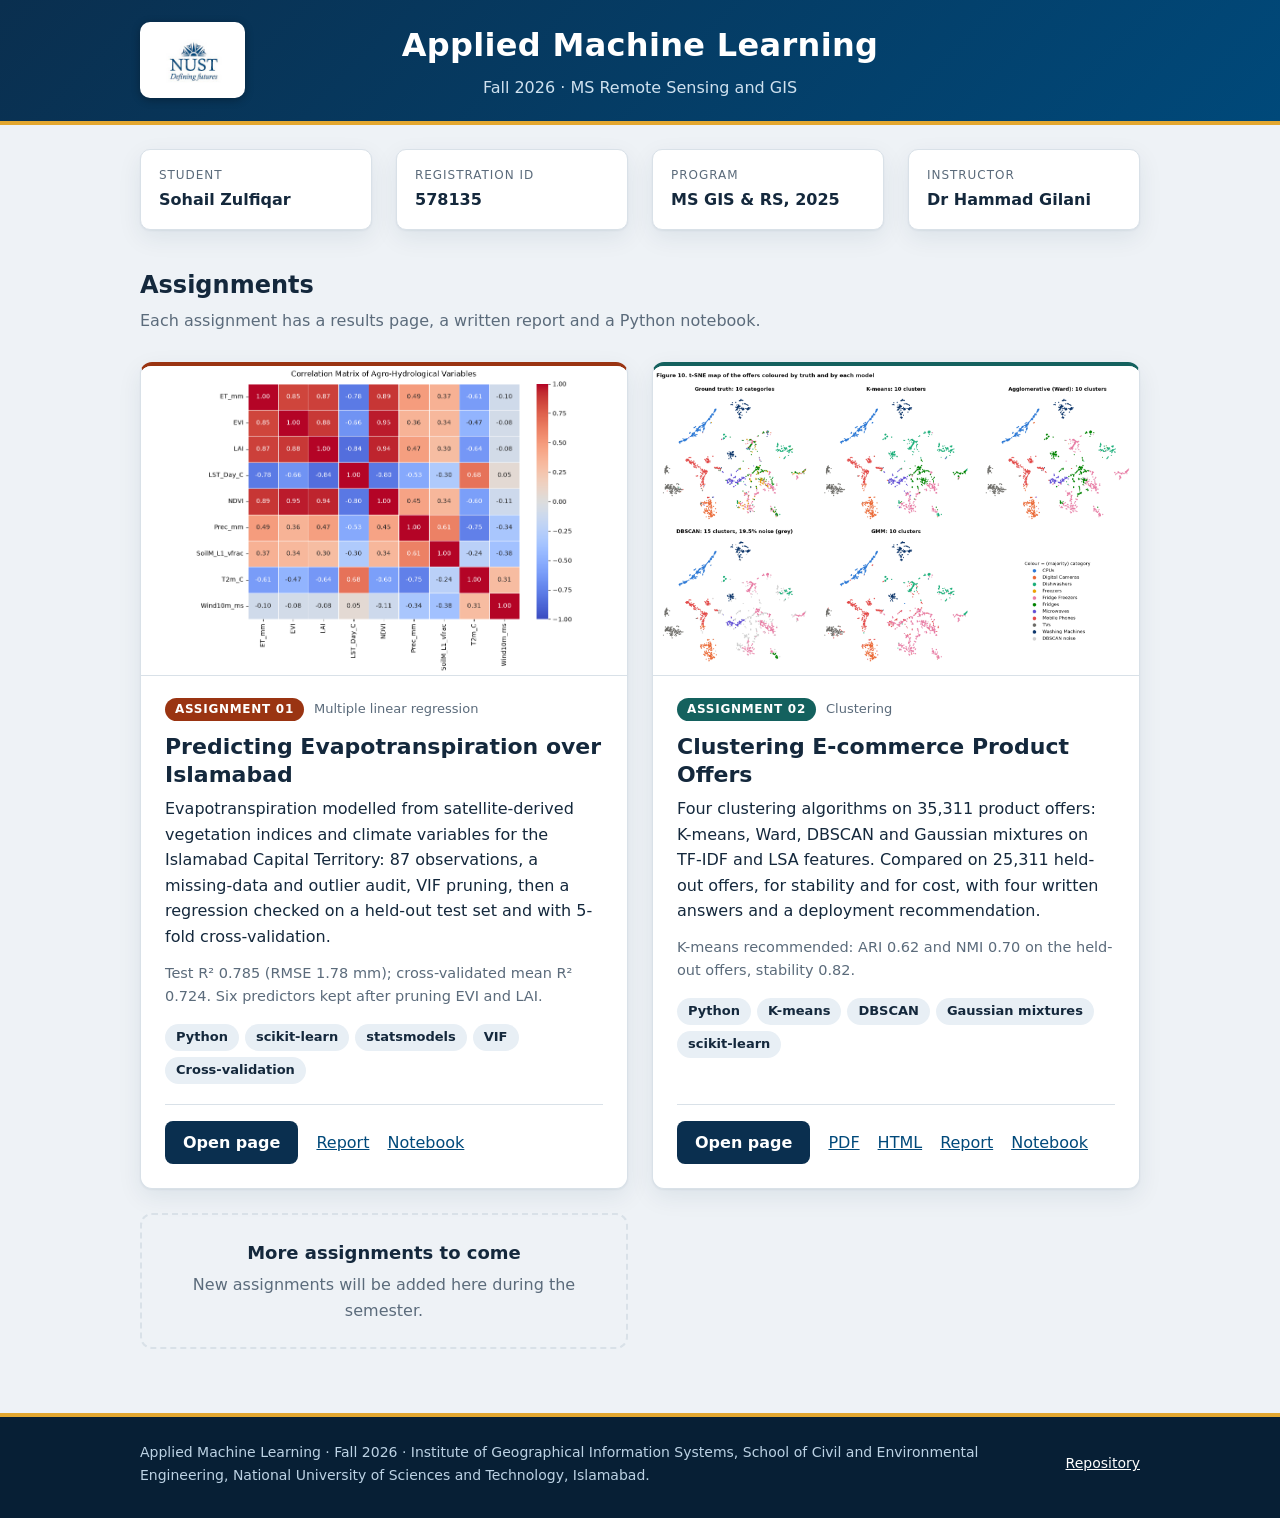
==== index.html @ c4024dcb "Assignment 2: clustering of product offers, report and results page" ====
<!DOCTYPE html>
<html lang="en">
<head>
   <meta charset="utf-8">
   <meta name="viewport" content="width=device-width, initial-scale=1">
   <title>Sohail Zulfiqar | Applied Machine Learning, Fall 2026</title>
   <meta name="description" content="Assignments for the Applied Machine Learning course, MS Remote Sensing and GIS, NUST IGIS: Python notebooks, scikit-learn and statsmodels.">
   <meta property="og:title" content="Applied Machine Learning, Fall 2026 | Sohail Zulfiqar">
   <meta property="og:description" content="Multiple linear regression on satellite and climate data to predict evapotranspiration over Islamabad.">
   <meta property="og:image" content="https://sohailzulfiqarrao.github.io/aml-ms25igis-578135/Assignments/Assignment%201/images/correlation-matrix.png">
   <link rel="icon" href="data:image/svg+xml,%3Csvg xmlns='http://www.w3.org/2000/svg' viewBox='0 0 32 32'%3E%3Crect width='32' height='32' rx='7' fill='%230a2f4f'/%3E%3Cpath d='M7 23l6-7 5 4 7-11' fill='none' stroke='%23e3a72f' stroke-width='3' stroke-linecap='round' stroke-linejoin='round'/%3E%3C/svg%3E">
   <link rel="stylesheet" href="assets/site.css">
</head>
<body>

<header class="masthead">
   <div class="wrap">
      <img class="logo" src="assets/nust-logo.jpg" alt="NUST logo: Defining futures">
      <div class="titles">
         <h1>Applied Machine Learning</h1>
         <p class="sub">Fall 2026 &middot; MS Remote Sensing and GIS</p>
      </div>
   </div>
</header>

<main>
   <section class="wrap profile" aria-label="Student">
      <dl>
         <div class="item"><dt>Student</dt><dd>Sohail Zulfiqar</dd></div>
         <div class="item"><dt>Registration ID</dt><dd>578135</dd></div>
         <div class="item"><dt>Program</dt><dd>MS GIS &amp; RS, 2025</dd></div>
         <div class="item"><dt>Instructor</dt><dd>Dr Hammad Gilani</dd></div>
      </dl>
   </section>

   <div class="wrap section-head">
      <h2 id="assignments-title">Assignments</h2>
      <p class="section-note">Each assignment has a results page, a written report and a Python notebook.</p>
   </div>

   <section class="wrap cards" aria-labelledby="assignments-title">

      <article class="card assignment1">
         <a class="thumb plot" href="Assignments/Assignment%201/" tabindex="-1" aria-hidden="true">
            <img src="Assignments/Assignment%201/images/correlation-matrix.png" width="854" height="690" loading="lazy" alt="">
         </a>
         <div class="body">
            <p class="meta"><span class="badge">Assignment 01</span> Multiple linear regression</p>
            <h3>Predicting Evapotranspiration over Islamabad</h3>
            <p>
               Evapotranspiration modelled from satellite-derived vegetation indices and climate variables for the
               Islamabad Capital Territory: 87 observations, a missing-data and outlier audit, VIF pruning, then a
               regression checked on a held-out test set and with 5-fold cross-validation.
            </p>
            <p class="extras">
               Test R&sup2; 0.785 (RMSE 1.78 mm); cross-validated mean R&sup2; 0.724. Six predictors kept after
               pruning EVI and LAI.
            </p>
            <ul class="tags" aria-label="Topics">
               <li>Python</li><li>scikit-learn</li><li>statsmodels</li><li>VIF</li><li>Cross-validation</li>
            </ul>
            <div class="actions">
               <a class="button" href="Assignments/Assignment%201/">Open page</a>
               <a href="https://github.com/sohailzulfiqarrao/aml-ms25igis-578135/blob/main/Assignments/Assignment%201/report.md">Report</a>
               <a href="https://github.com/sohailzulfiqarrao/aml-ms25igis-578135/blob/main/Assignments/Assignment%201/Islamabd_MLR_Assignment.ipynb">Notebook</a>
            </div>
         </div>
      </article>

      <article class="card assignment2">
         <a class="thumb plot" href="Assignments/Assignment%202/" tabindex="-1" aria-hidden="true">
            <img src="Assignments/Assignment%202/images/fig10_tsne.png" width="1490" height="920" loading="lazy" alt="">
         </a>
         <div class="body">
            <p class="meta"><span class="badge">Assignment 02</span> Clustering</p>
            <h3>Clustering E-commerce Product Offers</h3>
            <p>
               Four clustering algorithms on 35,311 product offers: K-means, Ward, DBSCAN and Gaussian mixtures on
               TF-IDF and LSA features. Compared on 25,311 held-out offers, for stability and for cost, with four
               written answers and a deployment recommendation.
            </p>
            <p class="extras">
               K-means recommended: ARI 0.62 and NMI 0.70 on the held-out offers, stability 0.82.
            </p>
            <ul class="tags" aria-label="Topics">
               <li>Python</li><li>K-means</li><li>DBSCAN</li><li>Gaussian mixtures</li><li>scikit-learn</li>
            </ul>
            <div class="actions">
               <a class="button" href="Assignments/Assignment%202/">Open page</a>
               <a href="Assignments/Assignment%202/Clustering_Report.pdf">PDF</a>
               <a href="Assignments/Assignment%202/Clustering_Assignment.html">HTML</a>
               <a href="https://github.com/sohailzulfiqarrao/aml-ms25igis-578135/blob/main/Assignments/Assignment%202/report.md">Report</a>
               <a href="https://github.com/sohailzulfiqarrao/aml-ms25igis-578135/blob/main/Assignments/Assignment%202/Clustering_Assignment.ipynb">Notebook</a>
            </div>
         </div>
      </article>

      <article class="card upcoming" aria-label="Upcoming assignment">
         <div>
            <strong>More assignments to come</strong>
            New assignments will be added here during the semester.
         </div>
      </article>

   </section>
</main>

<footer>
   <div class="wrap">
      <p>Applied Machine Learning &middot; Fall 2026 &middot; Institute of Geographical Information Systems, School of
         Civil and Environmental Engineering, National University of Sciences and Technology, Islamabad.</p>
      <p style="flex: 0 1 auto"><a href="https://github.com/sohailzulfiqarrao/aml-ms25igis-578135">Repository</a></p>
   </div>
</footer>

</body>
</html>
---- assets/site.css ----
:root {
   --bg: #eef2f6;
   --surface: #ffffff;
   --ink: #14283c;
   --muted: #5b6b7b;
   --line: #d9e1e8;
   --navy: #0a2f4f;
   --blue: #00497a;
   --gold: #e3a72f;
   --link: #00497a;
   --chip: #e8eff5;
   --accent: #9a3412;
   --btn-bg: #0a2f4f;
   --btn-ink: #ffffff;
   --code-bg: #0f2233;
   --shadow: 0 1px 2px rgba(10, 47, 79, .06), 0 8px 24px rgba(10, 47, 79, .08);
   --shadow-hover: 0 2px 4px rgba(10, 47, 79, .08), 0 14px 32px rgba(10, 47, 79, .16);
}

@media (prefers-color-scheme: dark) {
   :root {
      --bg: #0b1620;
      --surface: #12242f;
      --ink: #e8eef3;
      --muted: #9fb1c0;
      --line: #22394a;
      --link: #86c5ef;
      --chip: #1b3243;
      --accent: #f0a36a;
      --btn-bg: #e3a72f;
      --btn-ink: #0a2f4f;
      --code-bg: #08131d;
      --shadow: 0 1px 2px rgba(0, 0, 0, .3), 0 8px 24px rgba(0, 0, 0, .3);
      --shadow-hover: 0 2px 4px rgba(0, 0, 0, .4), 0 14px 32px rgba(0, 0, 0, .5);
   }
}

* { box-sizing: border-box; }

body {
   margin: 0;
   font-family: system-ui, -apple-system, "Segoe UI", Roboto, sans-serif;
   line-height: 1.6;
   color: var(--ink);
   background: var(--bg);
}

a { color: var(--link); }
a:focus-visible, .button:focus-visible {
   outline: 3px solid var(--gold);
   outline-offset: 3px;
   border-radius: 4px;
}

code { padding: 1px 6px; border-radius: 5px; background: var(--chip); font-size: .92em; }

.wrap { max-width: 1040px; margin: 0 auto; padding: 0 20px; }

/* ------------------------------------------------------------ masthead */
.masthead {
   color: #fff;
   background: linear-gradient(135deg, #0a2f4f 0%, #00497a 100%);
   border-bottom: 4px solid var(--gold);
}
.masthead .wrap {
   display: grid;
   grid-template-columns: 1fr auto 1fr;
   align-items: center;
   gap: 12px;
   padding-top: 20px;
   padding-bottom: 20px;
}
.logo {
   height: 64px;
   padding: 6px 12px;
   box-sizing: content-box;
   border-radius: 10px;
   background: #fff;
   box-shadow: 0 2px 8px rgba(0, 0, 0, .3);
}
.titles { text-align: center; }
h1 { margin: 0; font-size: clamp(24px, 4vw, 32px); font-weight: 700; letter-spacing: .01em; }
.sub { margin: 4px 0 0; color: #cfe1ef; }

/* ------------------------------------------------------------ profile and results strips */
.profile {
   display: grid;
   grid-template-columns: repeat(4, 1fr);
   gap: 16px 24px;
   margin: 24px auto 0;
}
.profile dl {
   display: contents;
}
.profile .item {
   padding: 16px 18px;
   background: var(--surface);
   border: 1px solid var(--line);
   border-radius: 10px;
   box-shadow: var(--shadow);
}
.profile dt {
   margin: 0 0 2px;
   font-size: 12px;
   letter-spacing: .08em;
   text-transform: uppercase;
   color: var(--muted);
}
.profile dd { margin: 0; font-weight: 600; }
.profile.results dd { font-size: 24px; line-height: 1.25; }
.profile.results dd small { display: block; margin-top: 2px; font-size: 13px; font-weight: 400; color: var(--muted); }

/* ------------------------------------------------------------ cards */
.section-head { padding-top: 36px; padding-bottom: 4px; }
h2 { margin: 0 0 4px; font-size: 24px; }
.section-note { margin: 0 0 24px; color: var(--muted); }

.cards {
   display: grid;
   grid-template-columns: repeat(auto-fill, minmax(min(100%, 440px), 1fr));
   gap: 24px;
   padding-bottom: 8px;
}
.card {
   display: flex;
   flex-direction: column;
   overflow: hidden;
   background: var(--surface);
   border: 1px solid var(--line);
   border-radius: 12px;
   box-shadow: var(--shadow);
   transition: transform .15s ease, box-shadow .15s ease;
}
.card:hover { transform: translateY(-3px); box-shadow: var(--shadow-hover); }

/* each assignment card takes the accent colour of its own page */
.card.assignment1 { --accent: #9a3412; border-top: 4px solid var(--accent); }
.card.assignment2 { --accent: #14615e; border-top: 4px solid var(--accent); }

.thumb { display: block; border-bottom: 1px solid var(--line); background: var(--chip); }
.thumb img { display: block; width: 100%; height: auto; aspect-ratio: 11 / 7; object-fit: cover; }
/* plots keep their whole frame instead of being cropped */
.thumb.plot { background: #fff; }
.thumb.plot img { object-fit: contain; }

.card .body { display: flex; flex-direction: column; flex: 1; padding: 22px 24px 24px; }
.meta {
   display: flex;
   align-items: center;
   gap: 10px;
   margin: 0 0 8px;
   font-size: 13px;
   color: var(--muted);
}
.badge {
   padding: 2px 10px;
   border-radius: 999px;
   background: var(--accent, var(--navy));
   color: #fff;
   font-size: 12px;
   font-weight: 700;
   letter-spacing: .06em;
   text-transform: uppercase;
}
h3 { margin: 0 0 8px; font-size: 22px; line-height: 1.25; }
.card p { margin: 0 0 12px; }
.card .extras { font-size: 14.5px; color: var(--muted); }

.tags { display: flex; flex-wrap: wrap; gap: 6px; margin: 4px 0 20px; padding: 0; list-style: none; }
.tags li {
   padding: 3px 11px;
   border-radius: 999px;
   background: var(--chip);
   font-size: 13px;
   font-weight: 600;
}

.actions {
   display: flex;
   flex-wrap: wrap;
   align-items: center;
   gap: 10px 18px;
   margin-top: auto;
   padding-top: 16px;
   border-top: 1px solid var(--line);
}
.button {
   display: inline-block;
   padding: 9px 18px;
   border-radius: 8px;
   background: var(--btn-bg);
   color: var(--btn-ink);
   font-weight: 700;
   text-decoration: none;
}
.button:hover { filter: brightness(1.12); }

.card.upcoming {
   align-items: center;
   justify-content: center;
   min-height: 120px;
   padding: 24px;
   background: transparent;
   border: 2px dashed var(--line);
   box-shadow: none;
   color: var(--muted);
   text-align: center;
}
.card.upcoming:hover { transform: none; box-shadow: none; }
.card.upcoming strong { display: block; margin-bottom: 4px; color: var(--ink); font-size: 18px; }

/* ------------------------------------------------------------ assignment page */
.crumb { margin: 20px auto 0; font-size: 14.5px; }
.prose p { margin: 0 0 12px; max-width: 76ch; }

.panel {
   margin: 0 0 20px;
   padding: 18px 22px;
   background: var(--surface);
   border: 1px solid var(--line);
   border-radius: 10px;
   box-shadow: var(--shadow);
}
.panel h3 { font-size: 17px; margin-bottom: 10px; }
.panel p:last-child, .panel ol:last-child, .panel ul:last-child { margin-bottom: 0; }

.steps { margin: 0; padding-left: 22px; }
.steps li { margin-bottom: 8px; }
.steps li::marker { font-weight: 700; color: var(--accent); }

.table-wrap { overflow-x: auto; }
table.data { width: 100%; border-collapse: collapse; font-size: 14.5px; }
table.data th, table.data td { padding: 8px 12px; text-align: left; border-bottom: 1px solid var(--line); white-space: nowrap; }
table.data th { font-size: 12px; letter-spacing: .06em; text-transform: uppercase; color: var(--muted); }
table.data td.num, table.data th.num { text-align: right; font-variant-numeric: tabular-nums; }
table.data tr:last-child td { border-bottom: 0; }
table.data.text th, table.data.text td { white-space: normal; }
table.data tr.key td { font-weight: 700; }

.equation {
   margin: 0;
   padding: 12px 14px;
   overflow-x: auto;
   border-radius: 8px;
   background: var(--code-bg);
   color: #d6e4f0;
   font: 13.5px/1.6 ui-monospace, "Cascadia Code", Consolas, Menlo, monospace;
}

.note { border-left: 4px solid var(--accent); }

/* ------------------------------------------------------------ figures */
.figures { display: grid; grid-template-columns: repeat(auto-fit, minmax(min(100%, 460px), 1fr)); gap: 24px; }
.figures figure {
   display: flex;
   flex-direction: column;
   margin: 0;
   overflow: hidden;
   background: var(--surface);
   border: 1px solid var(--line);
   border-radius: 12px;
   box-shadow: var(--shadow);
}
.figures figure.wide { grid-column: 1 / -1; }
.figures img { display: block; width: 100%; height: auto; background: #fff; }
.figures figcaption { flex: 1; padding: 14px 20px 16px; font-size: 14.5px; color: var(--muted); border-top: 1px solid var(--line); }
.figures figcaption strong { color: var(--ink); }

/* ------------------------------------------------------------ run the code */
.how {
   display: grid;
   grid-template-columns: repeat(auto-fit, minmax(min(100%, 290px), 1fr));
   gap: 20px;
}
.how .item {
   padding: 18px 20px;
   background: var(--surface);
   border: 1px solid var(--line);
   border-radius: 10px;
   box-shadow: var(--shadow);
}
.how h3 { font-size: 17px; margin-bottom: 6px; }
.how p { margin: 0 0 10px; font-size: 15px; }
.how p:last-child { margin-bottom: 0; }
.how pre {
   margin: 0;
   padding: 10px 12px;
   overflow-x: auto;
   border-radius: 8px;
   background: var(--code-bg);
   color: #d6e4f0;
   font: 13.5px/1.55 ui-monospace, "Cascadia Code", Consolas, Menlo, monospace;
}

/* ------------------------------------------------------------ footer */
footer {
   margin-top: 56px;
   padding: 24px 0 32px;
   color: #bcd2e4;
   background: #071f35;
   border-top: 4px solid var(--gold);
   font-size: 14px;
}
footer .wrap { display: flex; flex-wrap: wrap; align-items: center; gap: 12px 28px; }
footer p { margin: 0; flex: 1 1 360px; }
footer a { color: #fff; }

/* ------------------------------------------------------------ small screens */
@media (max-width: 860px) {
   .profile { grid-template-columns: repeat(2, 1fr); }
}
@media (max-width: 640px) {
   .masthead .wrap { grid-template-columns: 1fr; justify-items: center; }
   .logo { height: 48px; }
   .card .body { padding: 18px 18px 20px; }
   .profile.results dd { font-size: 21px; }
   .panel { padding: 16px 16px; }
}

/* an assignment page takes the accent colour of its landing card */
body.theme-teal { --accent: #14615e; }

@media (prefers-color-scheme: dark) {
   .badge { color: #06222b; }
   .card.assignment1 { --accent: #f0a36a; }
   .card.assignment2, body.theme-teal { --accent: #3fb3ab; }
}
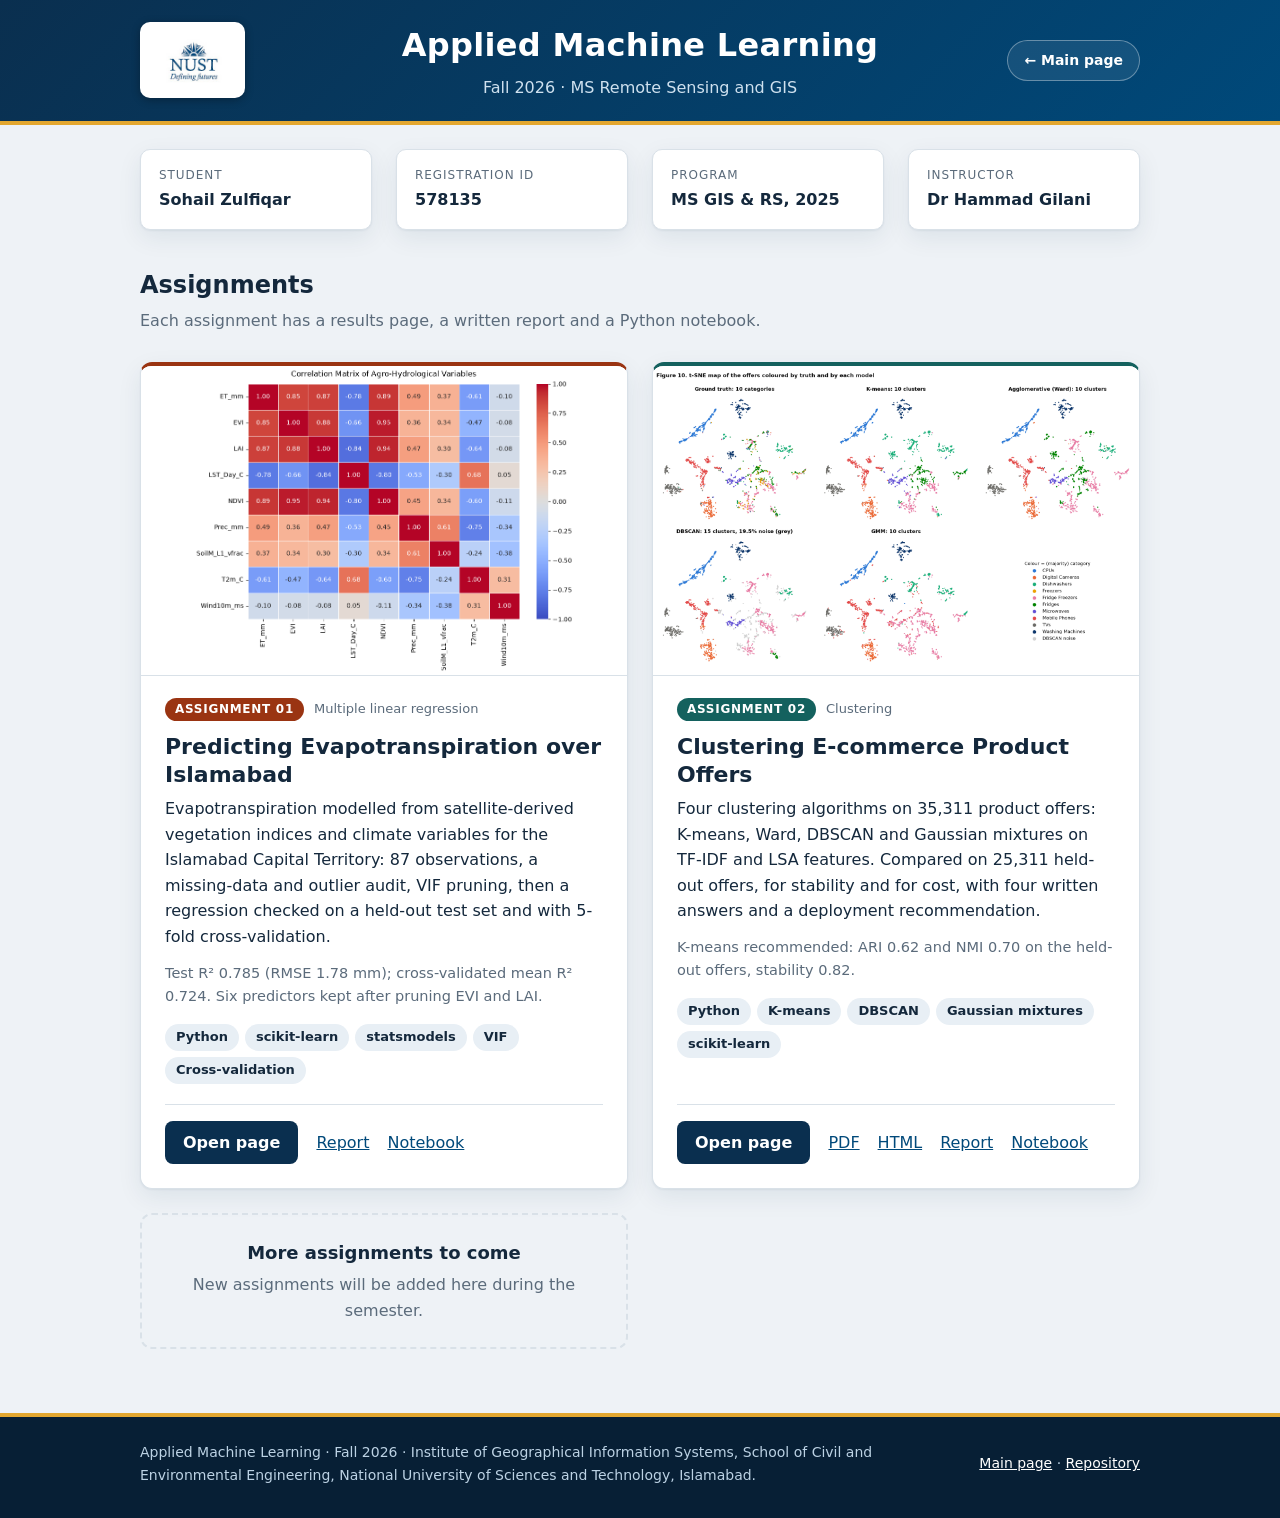
==== commit 5e6f82cc: "Hub: add a Main page link in the masthead and the footer" ====
--- a/index.html
+++ b/index.html
@@ -20,6 +20,7 @@
          <h1>Applied Machine Learning</h1>
          <p class="sub">Fall 2026 &middot; MS Remote Sensing and GIS</p>
       </div>
+      <a class="home-link" href="https://sohailzulfiqarrao.github.io/">&larr; Main page</a>
    </div>
 </header>
 
@@ -109,7 +110,8 @@
    <div class="wrap">
       <p>Applied Machine Learning &middot; Fall 2026 &middot; Institute of Geographical Information Systems, School of
          Civil and Environmental Engineering, National University of Sciences and Technology, Islamabad.</p>
-      <p style="flex: 0 1 auto"><a href="https://github.com/sohailzulfiqarrao/aml-ms25igis-578135">Repository</a></p>
+      <p style="flex: 0 1 auto"><a href="https://sohailzulfiqarrao.github.io/">Main page</a> &middot;
+         <a href="https://github.com/sohailzulfiqarrao/aml-ms25igis-578135">Repository</a></p>
    </div>
 </footer>
 
--- a/assets/site.css
+++ b/assets/site.css
@@ -78,6 +78,20 @@
    background: #fff;
    box-shadow: 0 2px 8px rgba(0, 0, 0, .3);
 }
+.home-link {
+   justify-self: end;
+   padding: 8px 16px;
+   border: 1px solid rgba(255, 255, 255, .35);
+   border-radius: 999px;
+   color: #fff;
+   text-decoration: none;
+   font-size: 14px;
+   font-weight: 600;
+   background: rgba(255, 255, 255, .08);
+   transition: background .2s, border-color .2s;
+}
+.home-link:hover { background: rgba(255, 255, 255, .18); border-color: rgba(255, 255, 255, .7); }
+.home-link:focus-visible { outline: 2px solid var(--gold); outline-offset: 2px; }
 .titles { text-align: center; }
 h1 { margin: 0; font-size: clamp(24px, 4vw, 32px); font-weight: 700; letter-spacing: .01em; }
 .sub { margin: 4px 0 0; color: #cfe1ef; }
@@ -311,6 +325,7 @@
 }
 @media (max-width: 640px) {
    .masthead .wrap { grid-template-columns: 1fr; justify-items: center; }
+   .home-link { justify-self: center; }
    .logo { height: 48px; }
    .card .body { padding: 18px 18px 20px; }
    .profile.results dd { font-size: 21px; }
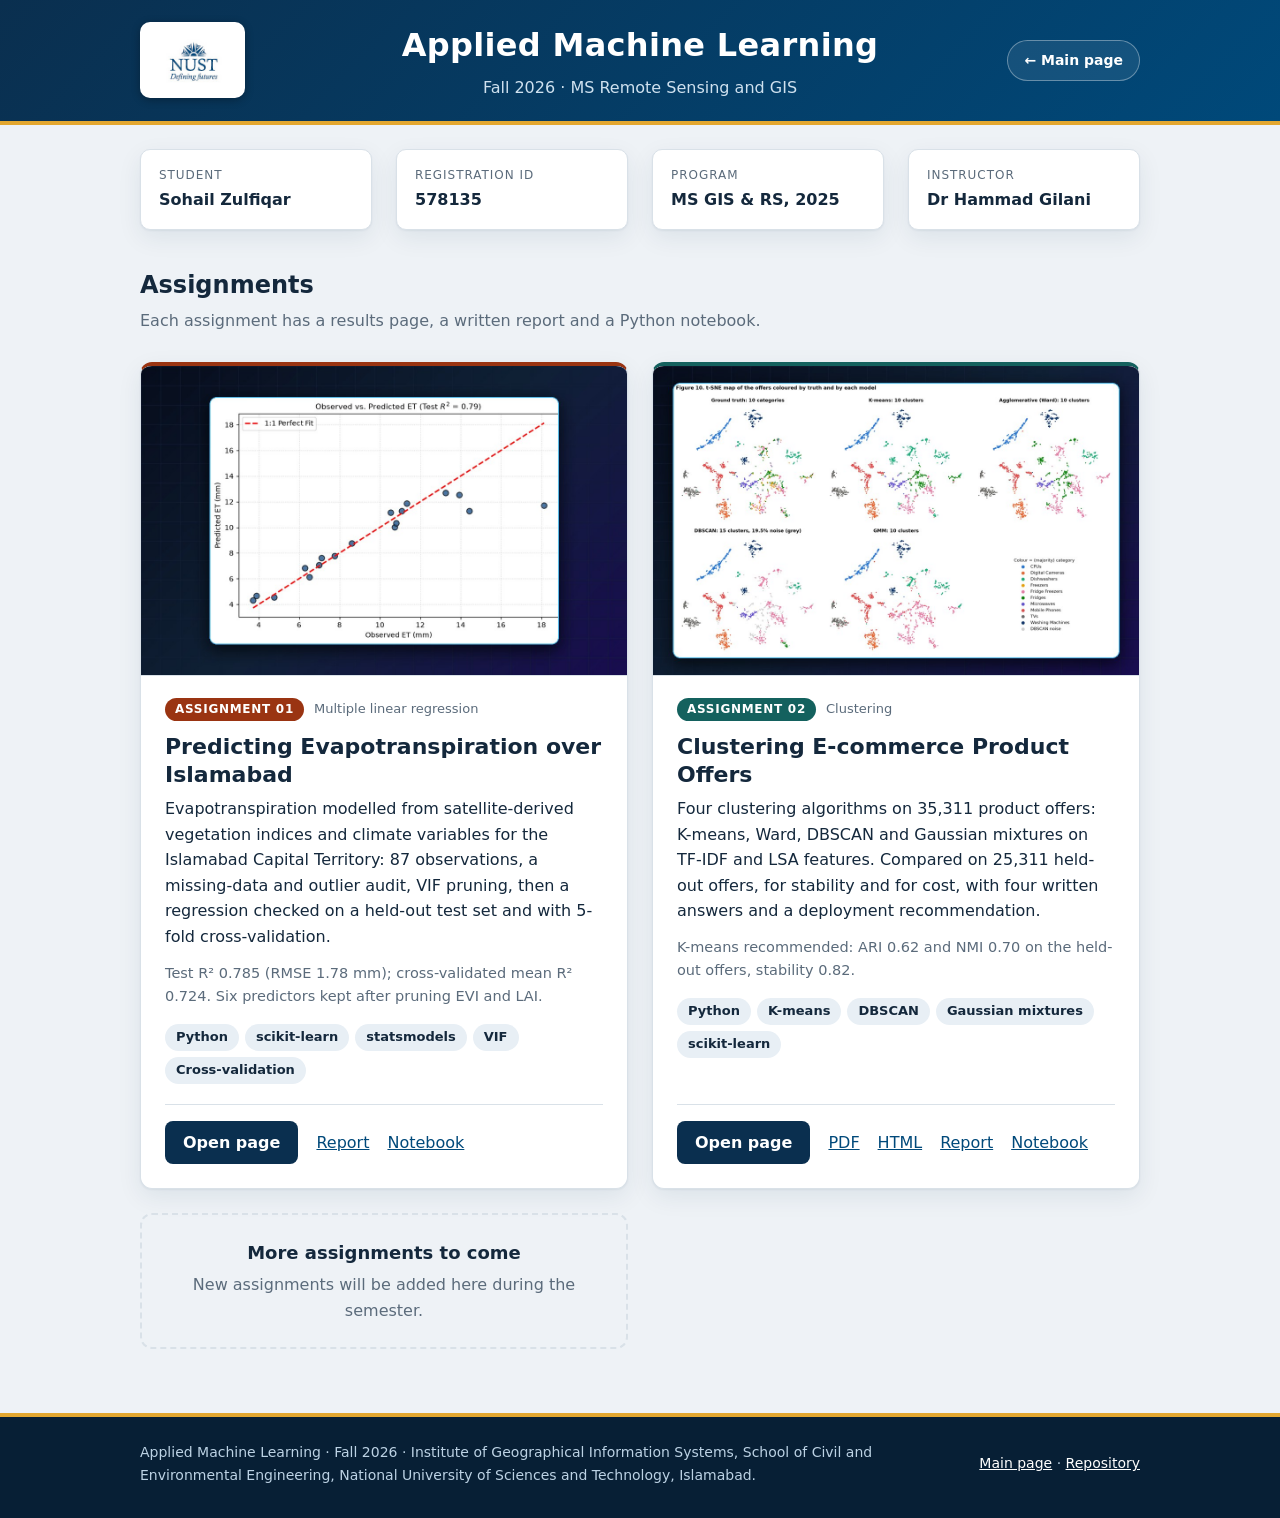
==== commit 62d25f32: "Hub: neural theme and dark thumbnails for the two assignment cards" ====
--- a/index.html
+++ b/index.html
@@ -8,10 +8,11 @@
    <meta property="og:title" content="Applied Machine Learning, Fall 2026 | Sohail Zulfiqar">
    <meta property="og:description" content="Multiple linear regression on satellite and climate data to predict evapotranspiration over Islamabad.">
    <meta property="og:image" content="https://sohailzulfiqarrao.github.io/aml-ms25igis-578135/Assignments/Assignment%201/images/correlation-matrix.png">
-   <link rel="icon" href="data:image/svg+xml,%3Csvg xmlns='http://www.w3.org/2000/svg' viewBox='0 0 32 32'%3E%3Crect width='32' height='32' rx='7' fill='%230a2f4f'/%3E%3Cpath d='M7 23l6-7 5 4 7-11' fill='none' stroke='%23e3a72f' stroke-width='3' stroke-linecap='round' stroke-linejoin='round'/%3E%3C/svg%3E">
    <link rel="stylesheet" href="assets/site.css">
+   <link rel="stylesheet" href="assets/neural.css">
+   <link rel="icon" type="image/svg+xml" href="assets/favicon.svg">
 </head>
-<body>
+<body class="neural">
 
 <header class="masthead">
    <div class="wrap">
@@ -43,7 +44,7 @@
 
       <article class="card assignment1">
          <a class="thumb plot" href="Assignments/Assignment%201/" tabindex="-1" aria-hidden="true">
-            <img src="Assignments/Assignment%201/images/correlation-matrix.png" width="854" height="690" loading="lazy" alt="">
+            <img src="assets/thumb-assignment-1.jpg" width="1100" height="700" loading="lazy" alt="">
          </a>
          <div class="body">
             <p class="meta"><span class="badge">Assignment 01</span> Multiple linear regression</p>
@@ -70,7 +71,7 @@
 
       <article class="card assignment2">
          <a class="thumb plot" href="Assignments/Assignment%202/" tabindex="-1" aria-hidden="true">
-            <img src="Assignments/Assignment%202/images/fig10_tsne.png" width="1490" height="920" loading="lazy" alt="">
+            <img src="assets/thumb-assignment-2.jpg" width="1100" height="700" loading="lazy" alt="">
          </a>
          <div class="body">
             <p class="meta"><span class="badge">Assignment 02</span> Clustering</p>
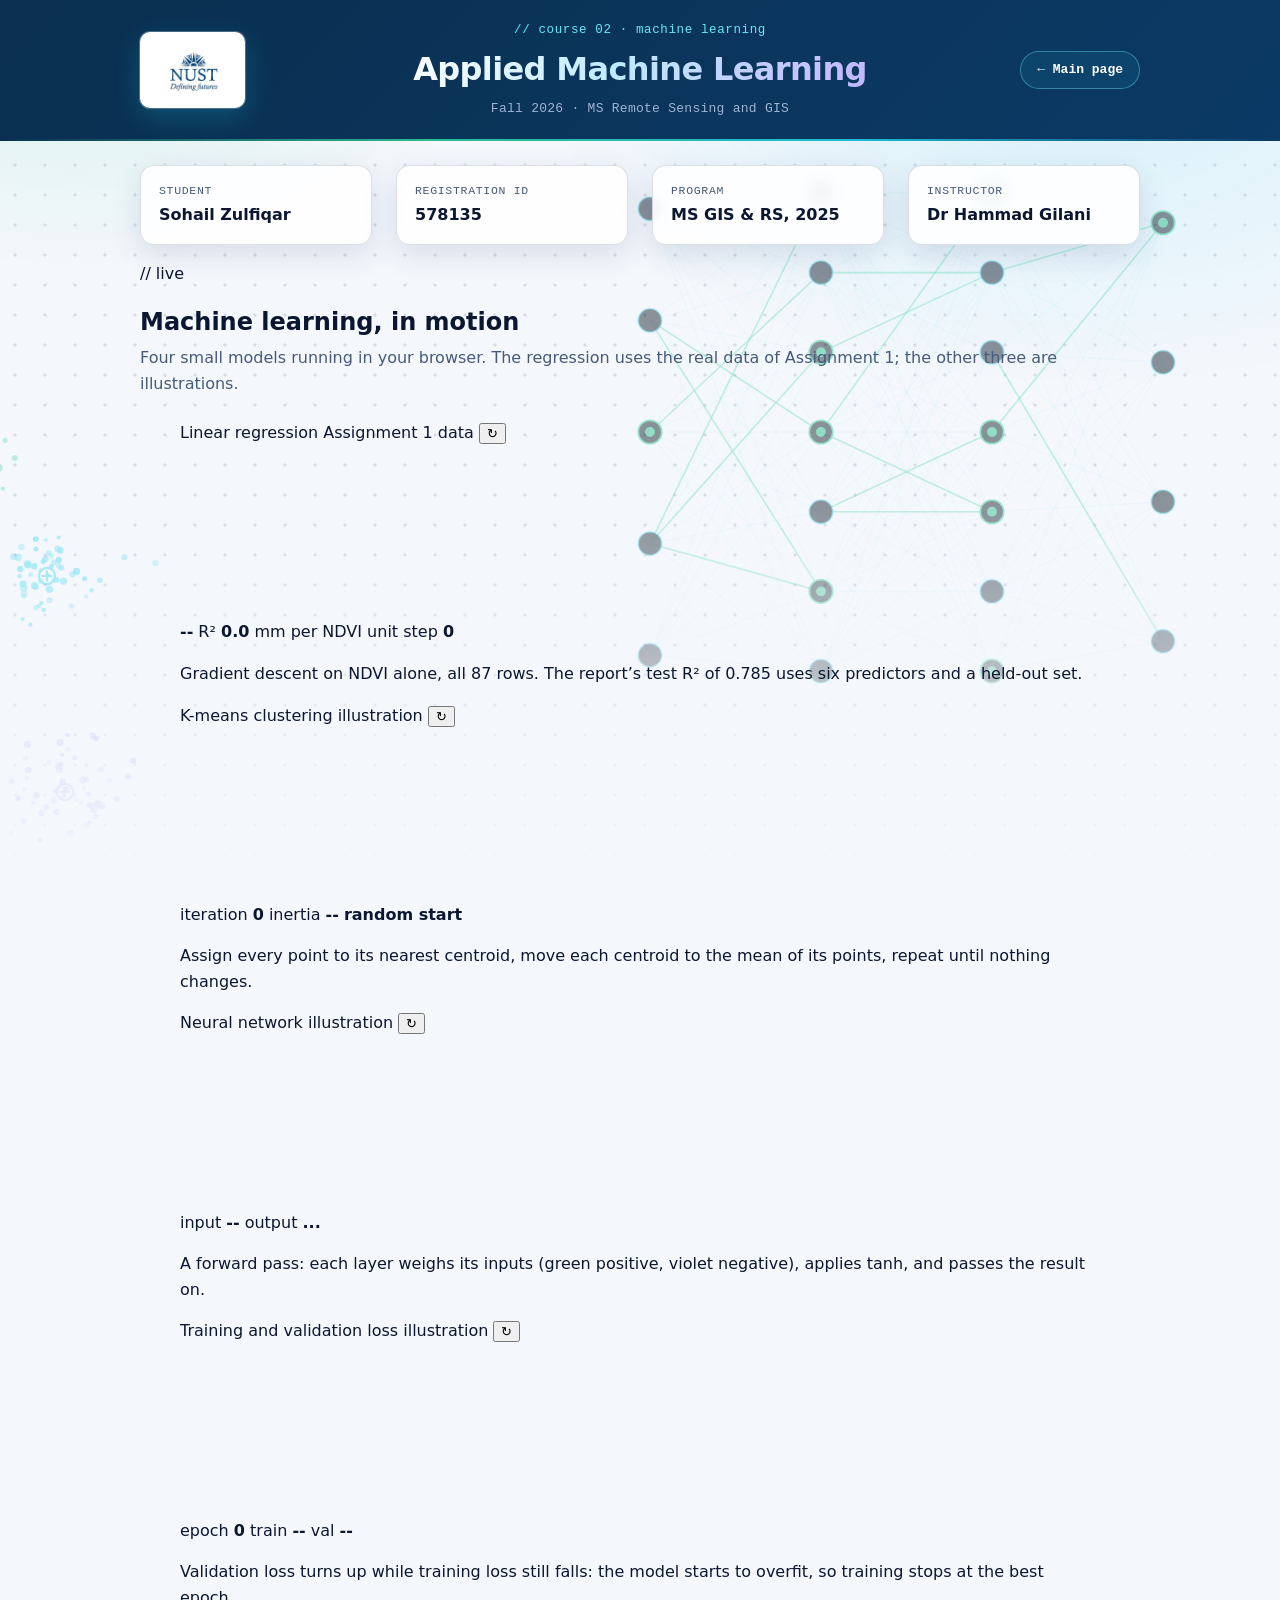
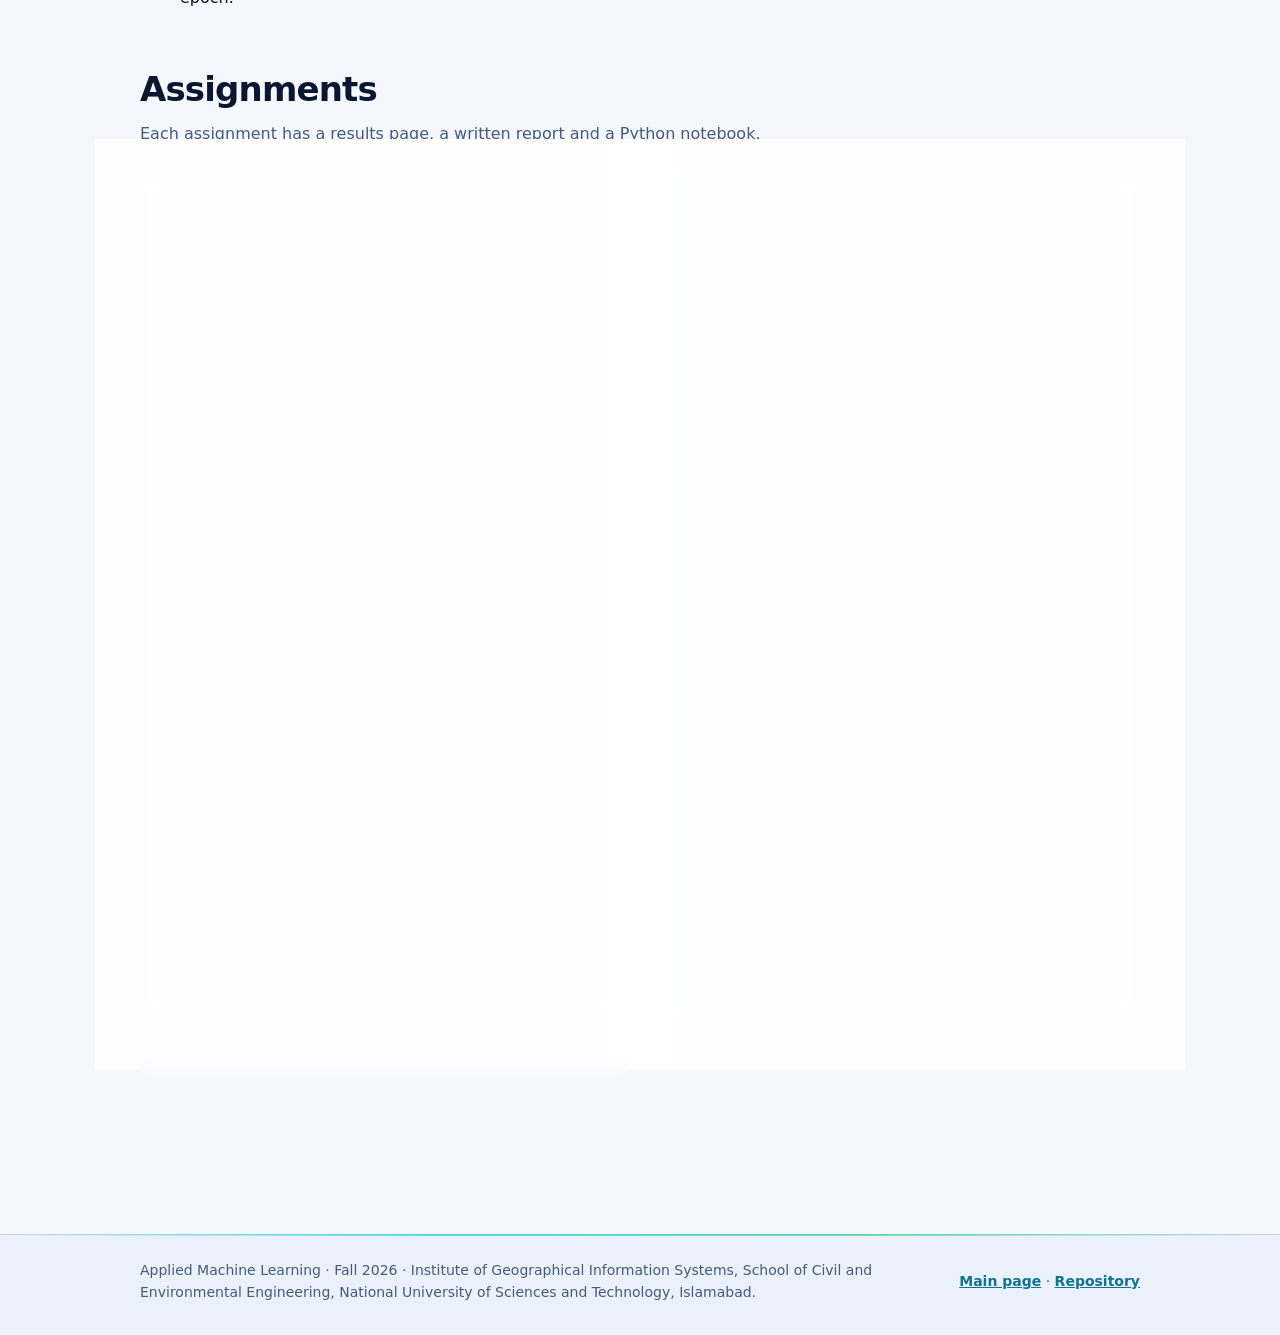
==== commit bb527a31: "Landing page: add the section Machine learning, in motion; document the new files" ====
--- a/index.html
+++ b/index.html
@@ -33,6 +33,76 @@
          <div class="item"><dt>Program</dt><dd>MS GIS &amp; RS, 2025</dd></div>
          <div class="item"><dt>Instructor</dt><dd>Dr Hammad Gilani</dd></div>
       </dl>
+   </section>
+
+   <section class="wrap viz-lab" aria-labelledby="viz-title">
+      <div class="viz-head">
+         <p class="viz-kicker">// live</p>
+         <h2 id="viz-title">Machine learning, in motion</h2>
+         <p class="section-note">Four small models running in your browser. The regression uses the real data of Assignment 1; the other three are illustrations.</p>
+      </div>
+      <div class="viz-grid">
+
+         <figure class="viz-card" data-viz="regression">
+            <figcaption class="viz-top">
+               <span class="viz-name">Linear regression</span>
+               <span class="viz-tag viz-real">Assignment 1 data</span>
+               <button class="viz-replay" type="button" aria-label="Replay the regression animation">&#8635;</button>
+            </figcaption>
+            <canvas role="img" aria-label="Animation: a line is fitted by gradient descent to 87 observations of NDVI against evapotranspiration"></canvas>
+            <p class="viz-stats">
+               <span><b data-s="r2">--</b> R&sup2;</span>
+               <span><b data-s="slope">0.0</b> mm per NDVI unit</span>
+               <span>step <b data-s="step">0</b></span>
+            </p>
+            <p class="viz-note">Gradient descent on NDVI alone, all 87 rows. The report&rsquo;s test R&sup2; of 0.785 uses six predictors and a held-out set.</p>
+         </figure>
+
+         <figure class="viz-card" data-viz="kmeans">
+            <figcaption class="viz-top">
+               <span class="viz-name">K-means clustering</span>
+               <span class="viz-tag">illustration</span>
+               <button class="viz-replay" type="button" aria-label="Replay the clustering animation">&#8635;</button>
+            </figcaption>
+            <canvas role="img" aria-label="Animation: three centroids move step by step until the points settle into three clusters"></canvas>
+            <p class="viz-stats">
+               <span>iteration <b data-s="iter">0</b></span>
+               <span>inertia <b data-s="inertia">--</b></span>
+               <span><b data-s="state">random start</b></span>
+            </p>
+            <p class="viz-note">Assign every point to its nearest centroid, move each centroid to the mean of its points, repeat until nothing changes.</p>
+         </figure>
+
+         <figure class="viz-card" data-viz="network">
+            <figcaption class="viz-top">
+               <span class="viz-name">Neural network</span>
+               <span class="viz-tag">illustration</span>
+               <button class="viz-replay" type="button" aria-label="Replay the neural network animation">&#8635;</button>
+            </figcaption>
+            <canvas role="img" aria-label="Animation: signals travel through a small neural network from three inputs to two outputs"></canvas>
+            <p class="viz-stats">
+               <span>input <b data-s="in">--</b></span>
+               <span>output <b data-s="out">...</b></span>
+            </p>
+            <p class="viz-note">A forward pass: each layer weighs its inputs (green positive, violet negative), applies tanh, and passes the result on.</p>
+         </figure>
+
+         <figure class="viz-card" data-viz="loss">
+            <figcaption class="viz-top">
+               <span class="viz-name">Training and validation loss</span>
+               <span class="viz-tag">illustration</span>
+               <button class="viz-replay" type="button" aria-label="Replay the training animation">&#8635;</button>
+            </figcaption>
+            <canvas role="img" aria-label="Animation: training loss keeps falling while validation loss turns upward, and early stopping marks the best epoch"></canvas>
+            <p class="viz-stats">
+               <span>epoch <b data-s="epoch">0</b></span>
+               <span>train <b data-s="train">--</b></span>
+               <span>val <b data-s="val">--</b></span>
+            </p>
+            <p class="viz-note">Validation loss turns up while training loss still falls: the model starts to overfit, so training stops at the best epoch.</p>
+         </figure>
+
+      </div>
    </section>
 
    <div class="wrap section-head">
@@ -116,5 +186,8 @@
    </div>
 </footer>
 
+<script src="assets/ml-data.js"></script>
+<script src="assets/ml-viz.js" defer></script>
+
 </body>
 </html>
--- a/assets/neural.css
+++ b/assets/neural.css
@@ -0,0 +1,174 @@
+/* Landing-page theme shared with the main page (sohailzulfiqarrao.github.io): dark "neural graph" look by default,
+   a light variant when the system asks for one. It is loaded only by the landing page, after site.css, and every rule
+   is scoped to body.neural, so no other page of this site is affected. */
+body.neural {
+   --g1: #34d399;
+   --g2: #22d3ee;
+   --bg: #050912;
+   --surface: rgba(13, 24, 48, .74);
+   --ink: #e8eefb;
+   --muted: #a3b3cc;
+   --line: rgba(148, 163, 184, .2);
+   --link: #67e8f9;
+   --chip: rgba(24, 40, 76, .75);
+   --btn-bg: linear-gradient(120deg, var(--g1), var(--g2));
+   --btn-ink: #04101e;
+   --shadow: 0 10px 34px rgba(2, 6, 18, .5);
+   --shadow-hover: 0 18px 50px rgba(2, 6, 18, .6), 0 0 0 1px rgba(34, 211, 238, .28), 0 12px 40px rgba(52, 211, 153, .2);
+   --mono: "JetBrains Mono", "Cascadia Code", ui-monospace, SFMono-Regular, Menlo, Consolas, monospace;
+   color-scheme: dark;
+   background: var(--bg);
+   -webkit-font-smoothing: antialiased;
+}
+
+@media (prefers-color-scheme: light) {
+   body.neural {
+      --bg: #f4f7fc;
+      --surface: rgba(255, 255, 255, .88);
+      --ink: #0b1630;
+      --muted: #475a7a;
+      --line: rgba(15, 30, 66, .14);
+      --link: #0e7490;
+      --chip: #eaf0fa;
+      --btn-ink: #04101e;
+      --shadow: 0 10px 30px rgba(20, 40, 90, .12);
+      --shadow-hover: 0 16px 40px rgba(20, 40, 90, .2), 0 0 0 1px rgba(8, 145, 178, .3);
+      color-scheme: light;
+   }
+}
+
+/* the glow and the faint grid behind everything */
+body.neural::before {
+   content: "";
+   position: fixed;
+   inset: 0;
+   z-index: -1;
+   pointer-events: none;
+   background:
+      radial-gradient(900px 520px at 85% 8%, rgba(34, 211, 238, .16), transparent 62%),
+      radial-gradient(700px 440px at 6% 0%, rgba(52, 211, 153, .14), transparent 62%),
+      linear-gradient(var(--line) 1px, transparent 1px) 0 0 / 56px 56px,
+      linear-gradient(90deg, var(--line) 1px, transparent 1px) 0 0 / 56px 56px;
+   -webkit-mask-image: linear-gradient(180deg, #000 0%, #000 55%, transparent 100%);
+   mask-image: linear-gradient(180deg, #000 0%, #000 55%, transparent 100%);
+   opacity: .75;
+}
+
+body.neural a:focus-visible, body.neural .button:focus-visible { outline-color: var(--g1); }
+
+/* ---------- header ---------- */
+body.neural .masthead {
+   background: linear-gradient(135deg, rgba(10, 47, 79, .72), rgba(7, 12, 28, .6));
+   -webkit-backdrop-filter: blur(10px);
+   backdrop-filter: blur(10px);
+   border-bottom: 1px solid var(--line);
+   position: relative;
+}
+@media (prefers-color-scheme: light) {
+   /* a solid navy header keeps the white title readable on the light page */
+   body.neural .masthead { background: linear-gradient(135deg, #0a2f4f, #0b3a66); }
+}
+body.neural .masthead::after {
+   content: "";
+   position: absolute;
+   left: 0;
+   right: 0;
+   bottom: -1px;
+   height: 2px;
+   background: linear-gradient(90deg, transparent, var(--g1), var(--g2), transparent);
+   opacity: .85;
+}
+body.neural .logo { box-shadow: 0 0 0 1px rgba(255, 255, 255, .25), 0 8px 26px rgba(34, 211, 238, .22); }
+body.neural .titles::before {
+   content: "// course 02";
+   display: block;
+   margin-bottom: 4px;
+   font-family: var(--mono);
+   font-size: 12.5px;
+   letter-spacing: .05em;
+   color: #67e8f9;
+}
+body.neural h1 {
+   letter-spacing: -.02em;
+   background: linear-gradient(120deg, #ffffff 0%, #bfeaff 45%, #c4b5fd 100%);
+   -webkit-background-clip: text;
+   background-clip: text;
+   color: transparent;
+}
+body.neural .sub { font-family: var(--mono); font-size: 13px; letter-spacing: .02em; color: #9fb4d4; }
+body.neural .home-link { color: #fff; font-family: var(--mono); font-size: 13px; border-color: rgba(103, 232, 249, .4); background: rgba(34, 211, 238, .08); }
+body.neural .home-link:hover { background: rgba(34, 211, 238, .2); border-color: rgba(103, 232, 249, .8); }
+
+/* ---------- profile strip ---------- */
+body.neural .profile .item {
+   background: var(--surface);
+   border-color: var(--line);
+   border-radius: 14px;
+   -webkit-backdrop-filter: blur(8px);
+   backdrop-filter: blur(8px);
+}
+body.neural .profile dt { font-family: var(--mono); font-size: 11.5px; letter-spacing: .06em; color: var(--muted); }
+
+/* ---------- section heading ---------- */
+body.neural .section-head h2 { font-size: clamp(26px, 3.4vw, 34px); letter-spacing: -.025em; }
+
+/* ---------- cards ---------- */
+body.neural .card {
+   border-radius: 20px;
+   border-color: var(--line);
+   -webkit-backdrop-filter: blur(8px);
+   backdrop-filter: blur(8px);
+   transition: transform .3s, border-color .3s, box-shadow .3s;
+}
+body.neural .card:hover { transform: translateY(-5px); border-color: rgba(34, 211, 238, .45); }
+body.neural .thumb { background: #0a1426; overflow: hidden; }
+body.neural .thumb.plot { background: #0a1426; }
+body.neural .thumb img { transition: transform .6s cubic-bezier(.2, .7, .2, 1); }
+body.neural .card:hover .thumb img { transform: scale(1.04); }
+body.neural .meta { font-family: var(--mono); font-size: 12px; }
+body.neural .badge { color: #04101e; background: linear-gradient(120deg, var(--g1), var(--g2)); letter-spacing: .05em; }
+body.neural h3 { letter-spacing: -.015em; }
+body.neural .tags li { border: 1px solid var(--line); background: var(--chip); font-weight: 500; font-size: 12.5px; color: var(--muted); }
+body.neural .actions { border-top-color: var(--line); }
+body.neural .actions a:not(.button) { font-weight: 650; text-underline-offset: 4px; }
+body.neural .button { border-radius: 12px; box-shadow: 0 8px 24px rgba(139, 92, 246, .28); transition: transform .2s, box-shadow .2s, filter .2s; }
+body.neural .button:hover { filter: none; transform: translateY(-2px); box-shadow: 0 12px 32px rgba(139, 92, 246, .45); }
+body.neural .card.upcoming { border: 2px dashed rgba(139, 92, 246, .5); background: transparent; }
+body.neural .card.upcoming strong { font-family: var(--mono); font-size: 15px; color: var(--link); }
+
+/* ---------- footer ---------- */
+body.neural footer { background: rgba(5, 9, 18, .78); border-top: 1px solid var(--line); color: var(--muted); position: relative; }
+body.neural footer::before { content: ""; position: absolute; left: 0; right: 0; top: -1px; height: 2px; background: linear-gradient(90deg, transparent, var(--g2), var(--g1), transparent); opacity: .7; }
+body.neural footer a { color: var(--link); font-weight: 600; }
+@media (prefers-color-scheme: light) {
+   body.neural footer { background: rgba(234, 240, 250, .9); }
+}
+
+@media (prefers-reduced-motion: reduce) {
+   body.neural *, body.neural *::before, body.neural *::after { transition-duration: .01ms !important; }
+}
+
+/* ================= Machine learning: a neural network, clusters and a loss curve on a dot matrix ================= */
+body.neural::before {
+   background:
+      radial-gradient(900px 520px at 85% 8%, rgba(34, 211, 238, .14), transparent 62%),
+      radial-gradient(700px 440px at 6% 0%, rgba(52, 211, 153, .16), transparent 62%),
+      radial-gradient(circle, var(--line) 1.3px, transparent 1.8px) 0 0 / 30px 30px;
+   opacity: .9;
+}
+body.neural::after {
+   content: "";
+   position: fixed;
+   inset: 0;
+   z-index: -1;
+   pointer-events: none;
+   background: url("motif.svg") right top / cover no-repeat;
+   opacity: .85;
+   -webkit-mask-image: linear-gradient(180deg, #000 0%, #000 55%, transparent 100%);
+   mask-image: linear-gradient(180deg, #000 0%, #000 55%, transparent 100%);
+}
+@media (prefers-color-scheme: light) { body.neural::after { opacity: .5; } }
+body.neural .titles::before { content: "// course 02 \00b7  machine learning"; }
+body.neural .badge { box-shadow: 0 0 16px rgba(52, 211, 153, .35); }
+body.neural .meta { color: #6ee7b7; }
+@media (prefers-color-scheme: light) { body.neural .meta { color: #047857; } }
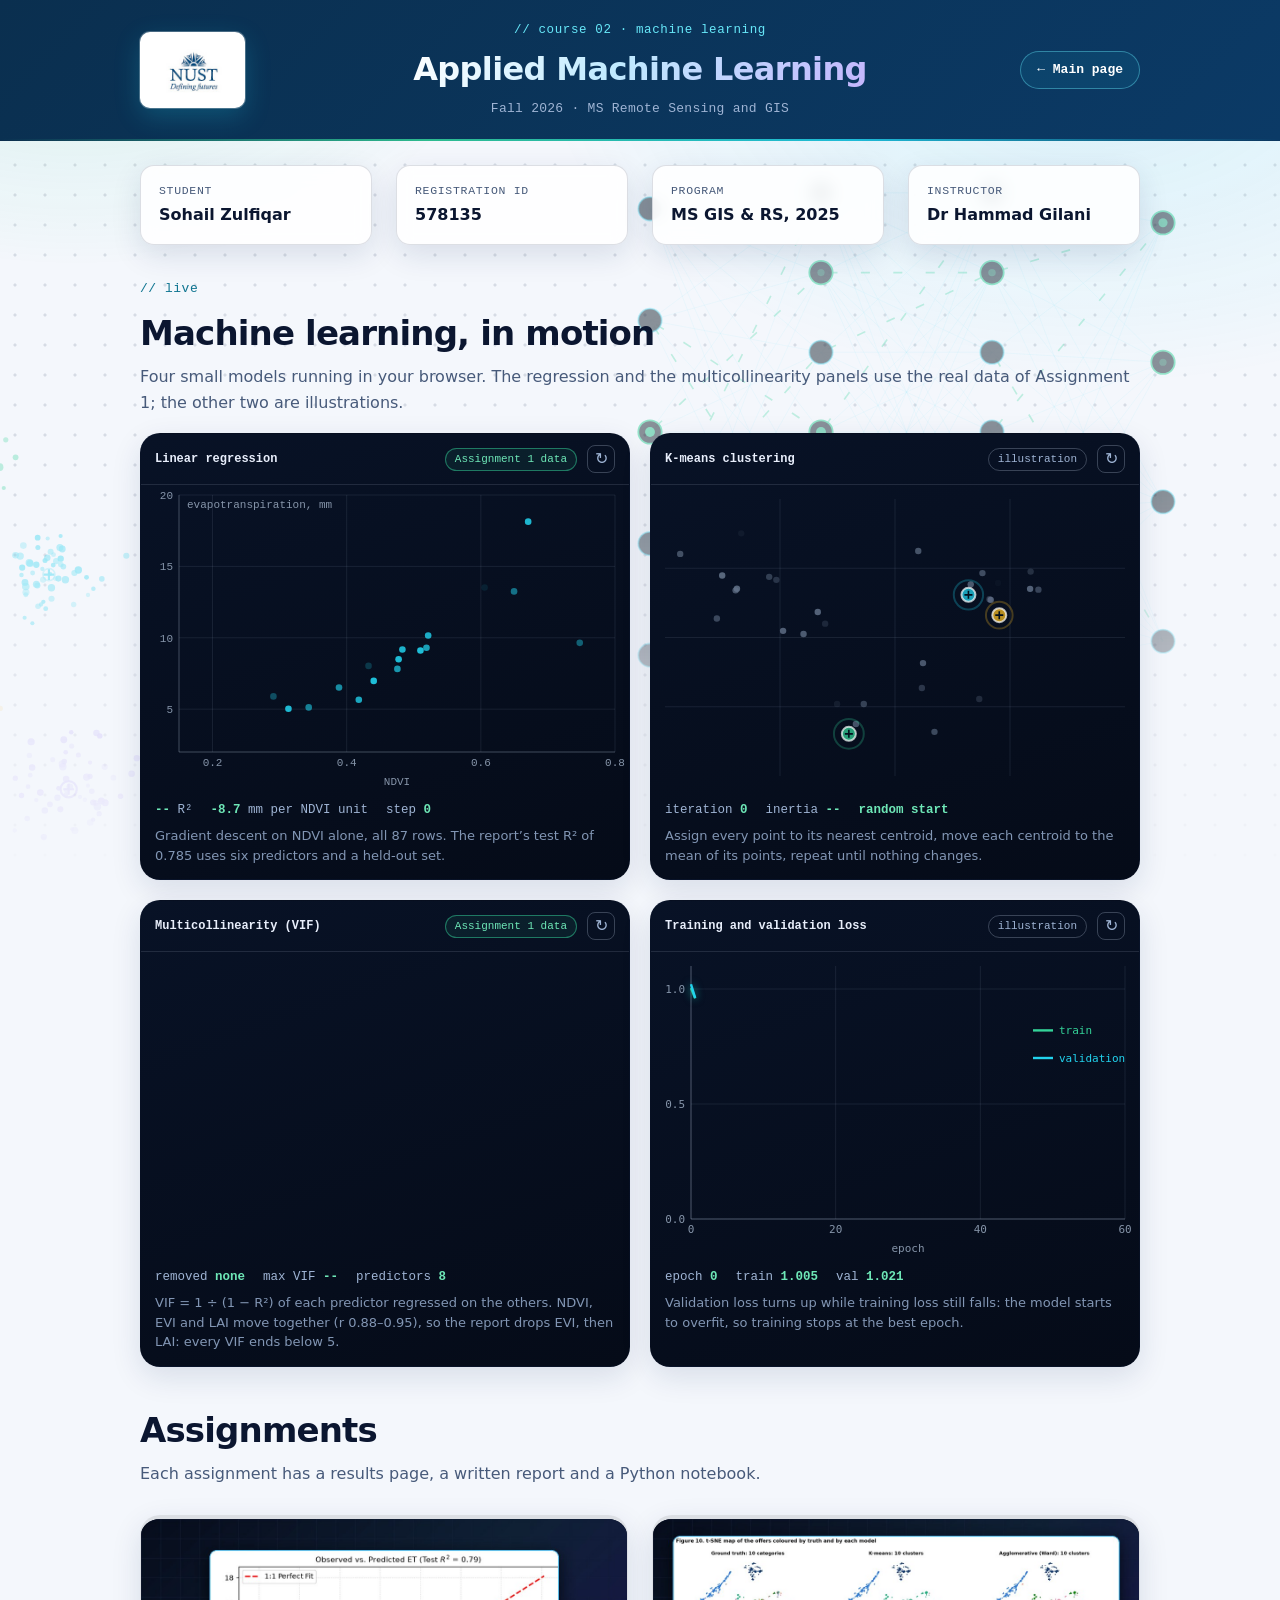
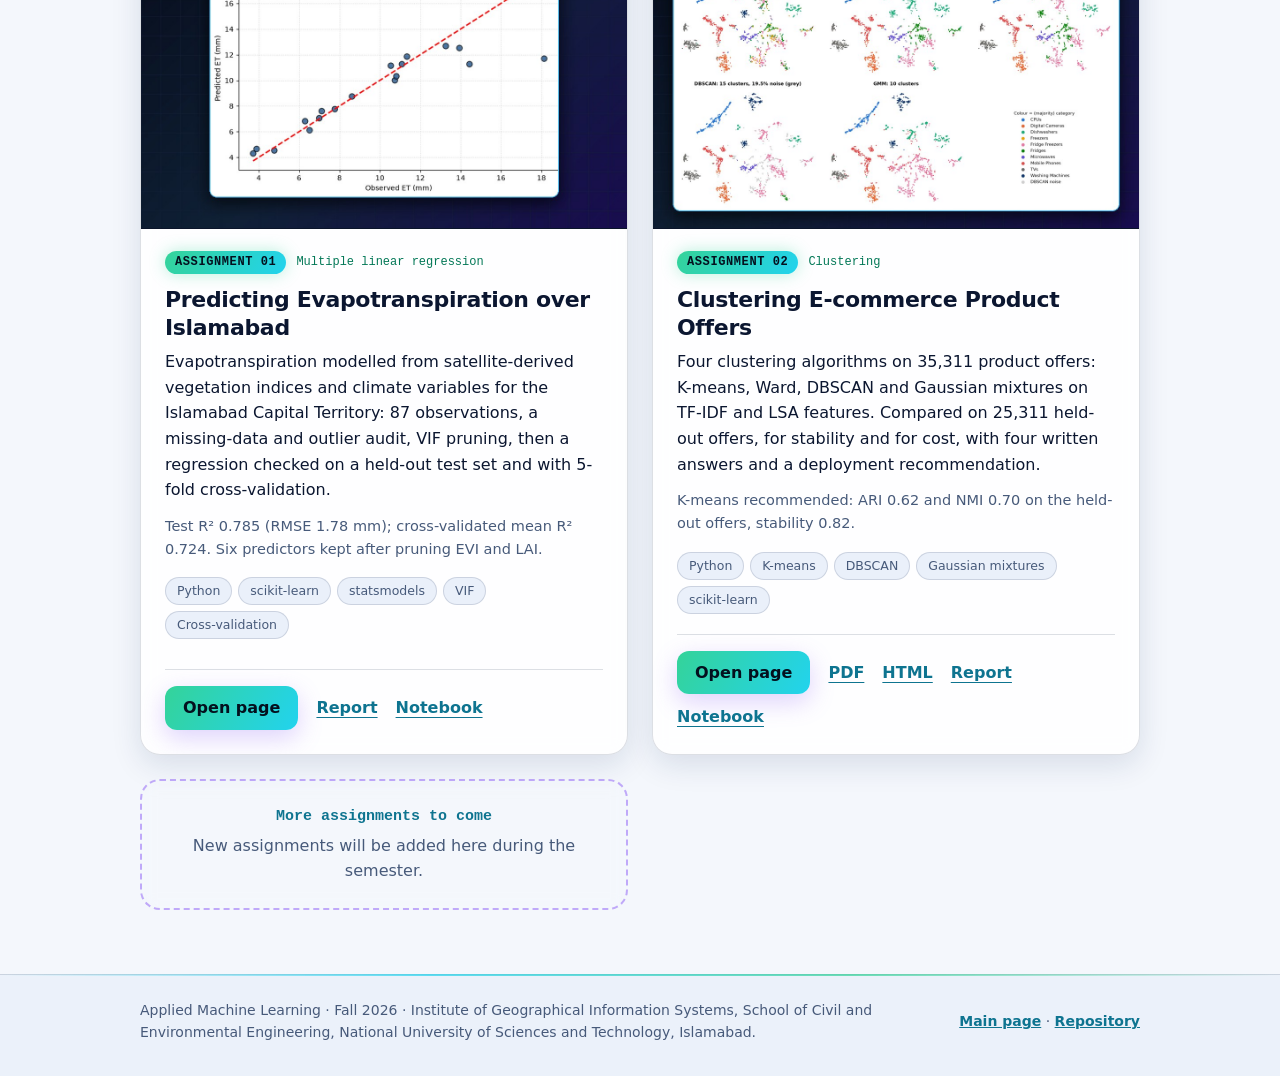
==== commit d08eeb50: "Landing page: use the multicollinearity panel in place of the neural network one; update the README" ====
--- a/index.html
+++ b/index.html
@@ -39,7 +39,7 @@
       <div class="viz-head">
          <p class="viz-kicker">// live</p>
          <h2 id="viz-title">Machine learning, in motion</h2>
-         <p class="section-note">Four small models running in your browser. The regression uses the real data of Assignment 1; the other three are illustrations.</p>
+         <p class="section-note">Four small models running in your browser. The regression and the multicollinearity panels use the real data of Assignment 1; the other two are illustrations.</p>
       </div>
       <div class="viz-grid">
 
@@ -73,18 +73,19 @@
             <p class="viz-note">Assign every point to its nearest centroid, move each centroid to the mean of its points, repeat until nothing changes.</p>
          </figure>
 
-         <figure class="viz-card" data-viz="network">
+         <figure class="viz-card" data-viz="collinearity">
             <figcaption class="viz-top">
-               <span class="viz-name">Neural network</span>
-               <span class="viz-tag">illustration</span>
-               <button class="viz-replay" type="button" aria-label="Replay the neural network animation">&#8635;</button>
+               <span class="viz-name">Multicollinearity (VIF)</span>
+               <span class="viz-tag viz-real">Assignment 1 data</span>
+               <button class="viz-replay" type="button" aria-label="Replay the multicollinearity animation">&#8635;</button>
             </figcaption>
-            <canvas role="img" aria-label="Animation: signals travel through a small neural network from three inputs to two outputs"></canvas>
+            <canvas role="img" aria-label="Animation: a correlation matrix of eight predictors shows NDVI, EVI and LAI moving together and their variance inflation factors are high; removing EVI and then LAI brings every VIF below 5"></canvas>
             <p class="viz-stats">
-               <span>input <b data-s="in">--</b></span>
-               <span>output <b data-s="out">...</b></span>
+               <span>removed <b data-s="removed">none</b></span>
+               <span>max VIF <b data-s="maxvif">--</b></span>
+               <span>predictors <b data-s="n">8</b></span>
             </p>
-            <p class="viz-note">A forward pass: each layer weighs its inputs (green positive, violet negative), applies tanh, and passes the result on.</p>
+            <p class="viz-note">VIF = 1 &divide; (1 &minus; R&sup2;) of each predictor regressed on the others. NDVI, EVI and LAI move together (r 0.88&ndash;0.95), so the report drops EVI, then LAI: every VIF ends below 5.</p>
          </figure>
 
          <figure class="viz-card" data-viz="loss">
--- a/assets/neural.css
+++ b/assets/neural.css
@@ -172,3 +172,30 @@
 body.neural .badge { box-shadow: 0 0 16px rgba(52, 211, 153, .35); }
 body.neural .meta { color: #6ee7b7; }
 @media (prefers-color-scheme: light) { body.neural .meta { color: #047857; } }
+
+/* ---- animated visualisations (the section "Machine learning, in motion") ---- */
+body.neural .viz-lab { margin-top: 34px; }
+body.neural .viz-head { margin-bottom: 18px; }
+body.neural .viz-kicker { margin: 0 0 6px; font-family: var(--mono); font-size: 13px; letter-spacing: .04em; color: var(--link); }
+body.neural .viz-head h2 { margin: 0 0 4px; font-size: clamp(26px, 3.4vw, 34px); letter-spacing: -.025em; }
+body.neural .viz-head .section-note { margin: 0; }
+body.neural .viz-grid { display: grid; grid-template-columns: repeat(2, minmax(0, 1fr)); gap: 20px; }
+body.neural .viz-card { margin: 0; display: flex; flex-direction: column; overflow: hidden; color: #e8eefb; border: 1px solid var(--line); border-radius: 20px; background: linear-gradient(160deg, #081226, #050b18); box-shadow: var(--shadow); transition: border-color .3s, box-shadow .3s; }
+body.neural .viz-card:hover { border-color: rgba(52, 211, 153, .5); box-shadow: var(--shadow), 0 0 40px rgba(52, 211, 153, .12); }
+body.neural .viz-top { display: flex; align-items: center; gap: 10px; padding: 11px 14px; border-bottom: 1px solid rgba(148, 163, 184, .18); font-family: var(--mono); font-size: 12px; }
+body.neural .viz-name { flex: 1; font-weight: 600; color: #e8eefb; }
+body.neural .viz-tag { padding: 2px 9px; border: 1px solid rgba(148, 163, 184, .35); border-radius: 999px; color: #9fb4d4; font-size: 11px; white-space: nowrap; }
+body.neural .viz-real { border-color: rgba(52, 211, 153, .5); color: #6ee7b7; background: rgba(52, 211, 153, .08); }
+body.neural .viz-replay { width: 28px; height: 28px; padding: 0; border: 1px solid rgba(148, 163, 184, .35); border-radius: 8px; background: transparent; color: #9fb4d4; font-size: 16px; line-height: 1; cursor: pointer; transition: color .2s, border-color .2s, background .2s; }
+body.neural .viz-replay:hover { color: #fff; border-color: rgba(103, 232, 249, .7); background: rgba(34, 211, 238, .12); }
+body.neural .viz-replay:focus-visible { outline: 2px solid var(--g1); outline-offset: 2px; }
+body.neural .viz-card canvas { display: block; width: 100%; aspect-ratio: 16 / 10; }
+body.neural .viz-stats { display: flex; flex-wrap: wrap; gap: 4px 18px; margin: 0; padding: 10px 14px 4px; font-family: var(--mono); font-size: 12.5px; color: #9fb4d4; }
+body.neural .viz-stats span { white-space: nowrap; }
+body.neural .viz-stats b { color: #6ee7b7; font-weight: 700; font-variant-numeric: tabular-nums; }
+body.neural .viz-note { margin: 0; padding: 2px 14px 14px; font-size: 13px; line-height: 1.5; color: #8296b4; }
+@media (max-width: 760px) { body.neural .viz-grid { grid-template-columns: 1fr; } }
+@media (prefers-reduced-motion: reduce) {
+   body.neural .viz-replay { display: none; }
+   body.neural::after { background-image: url("motif-static.svg"); }
+}
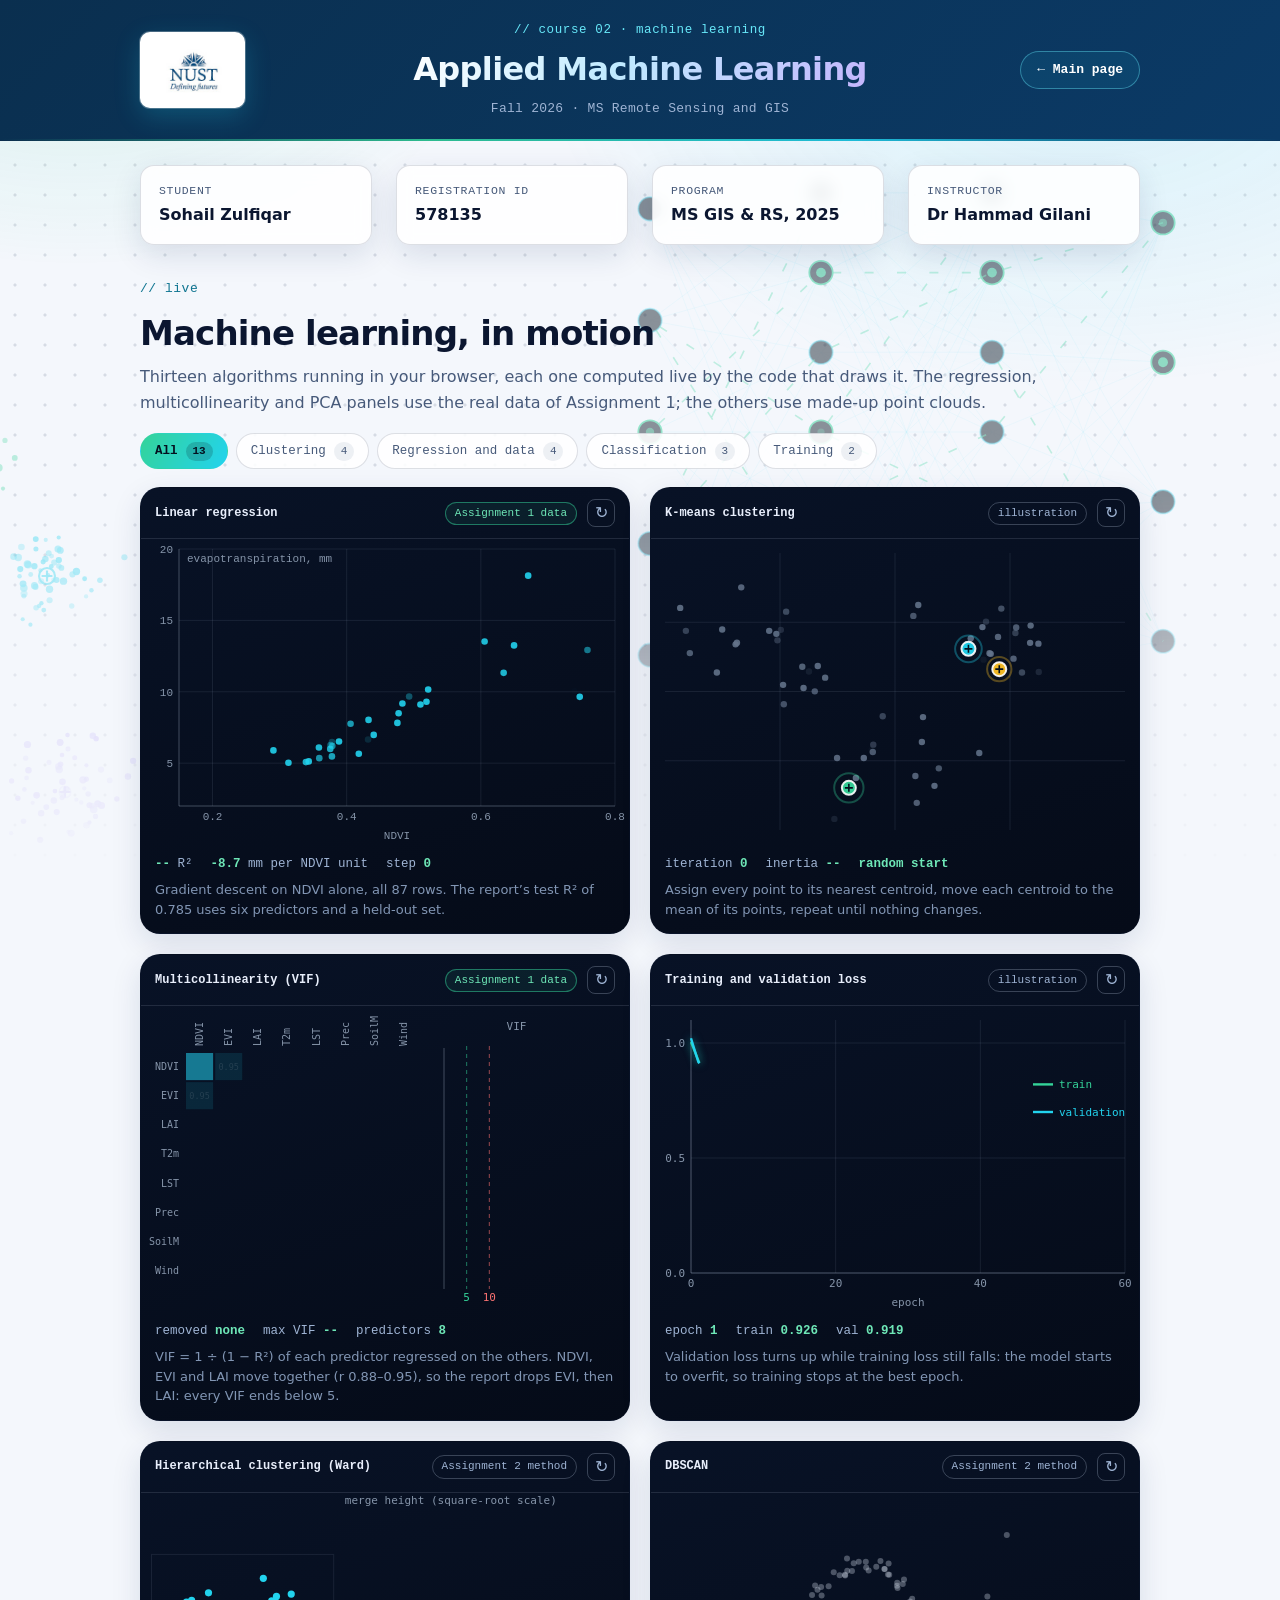
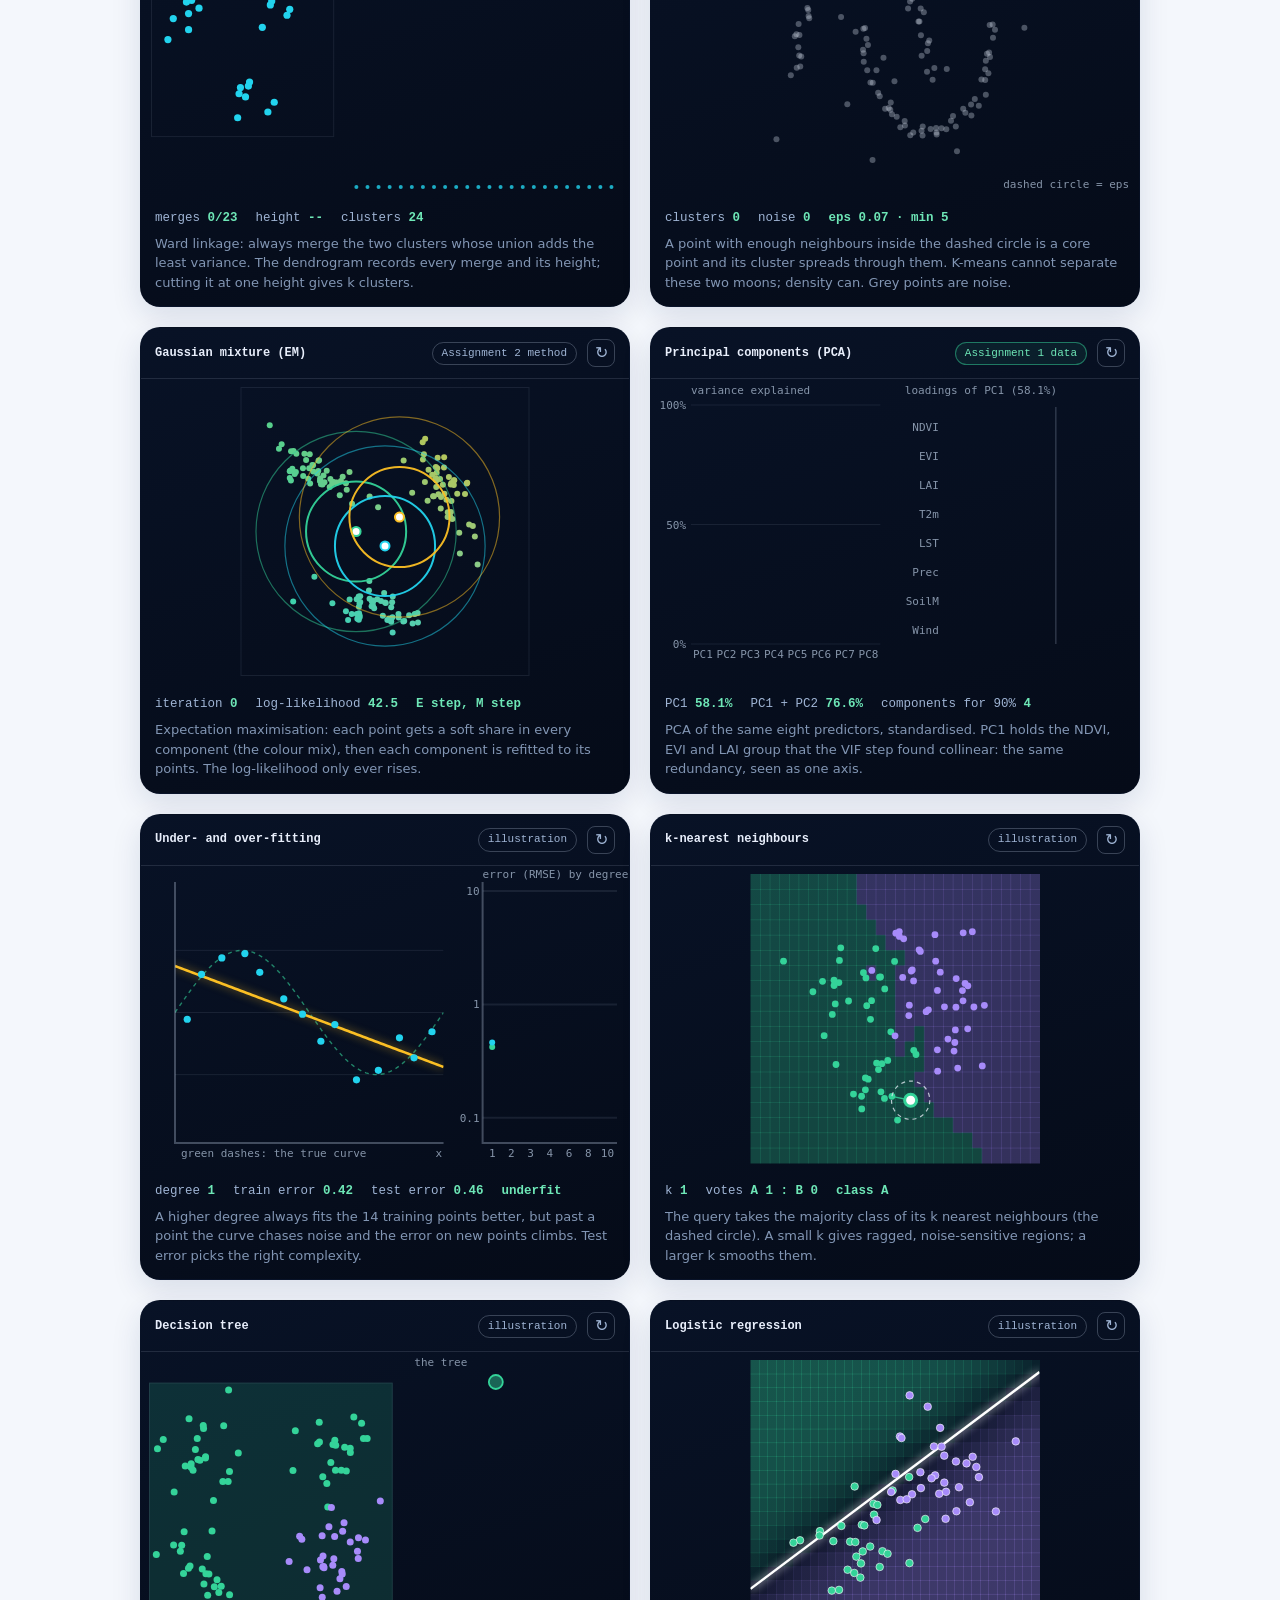
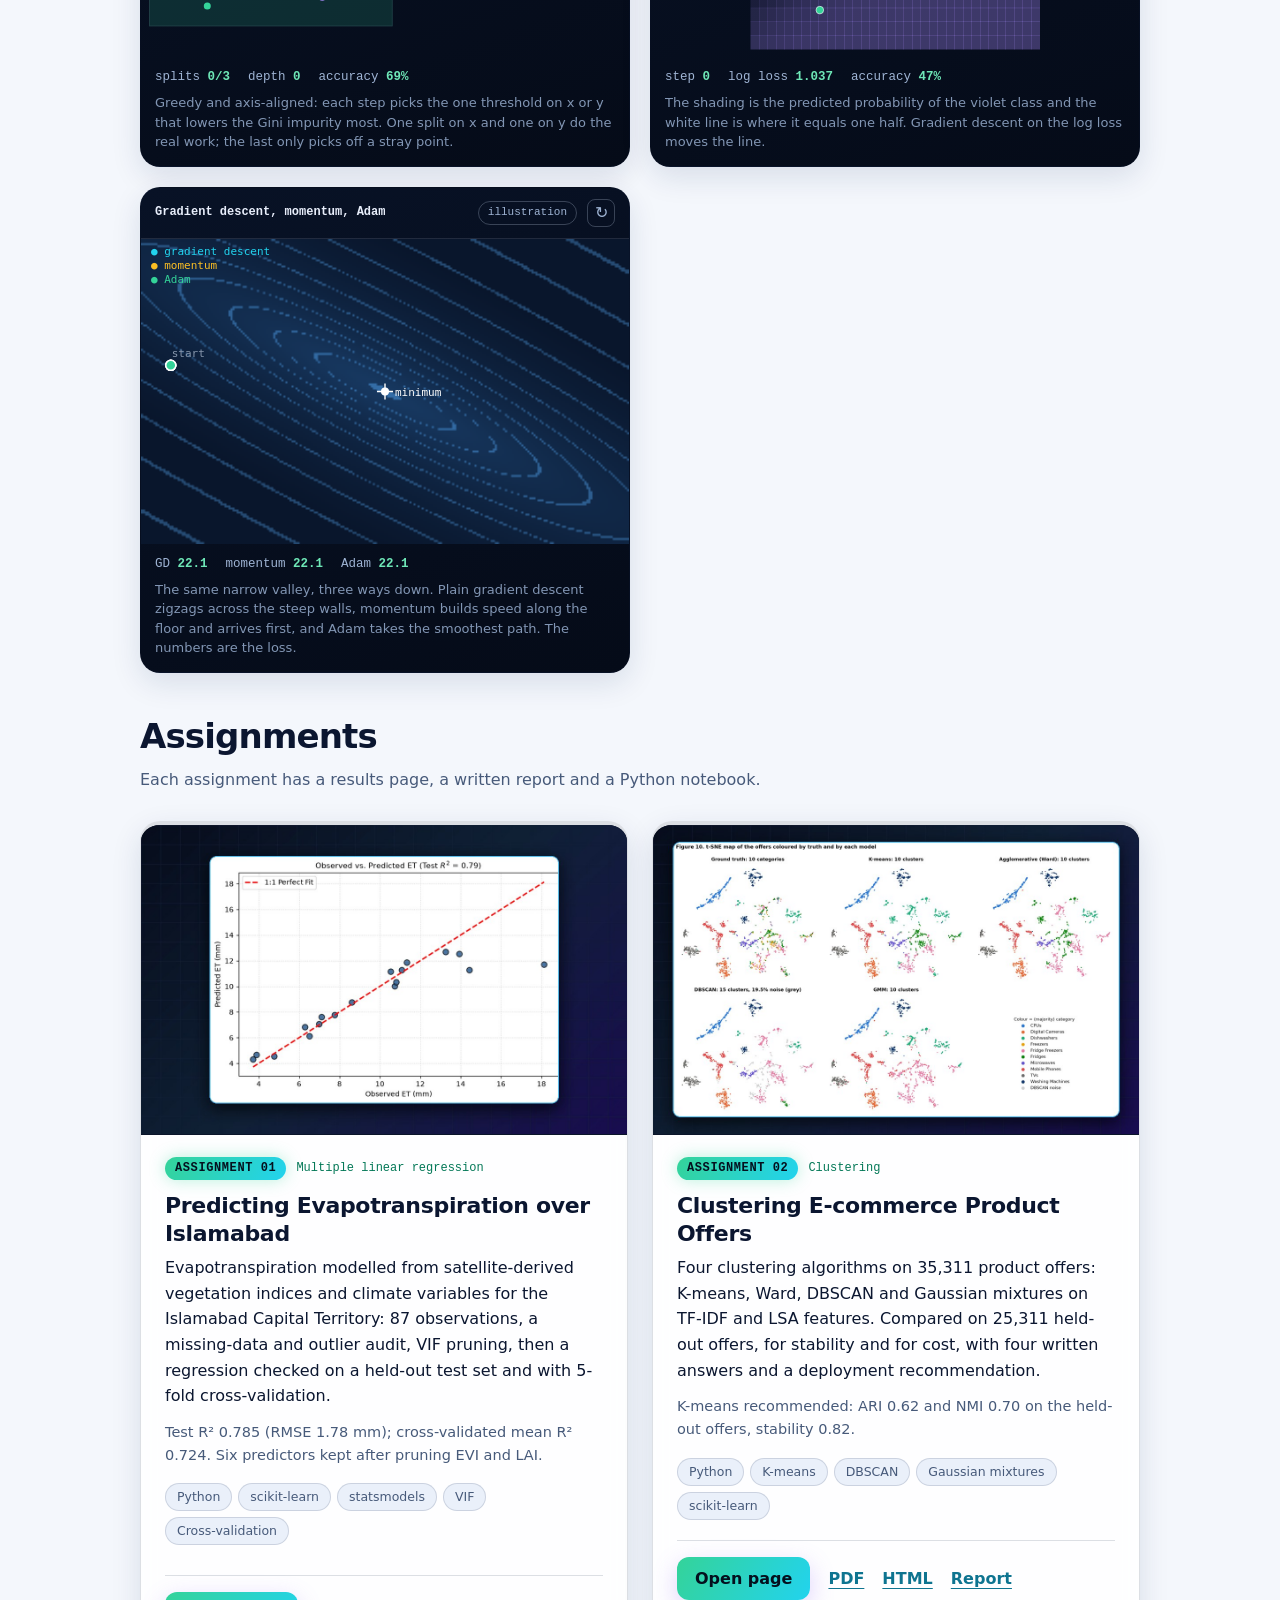
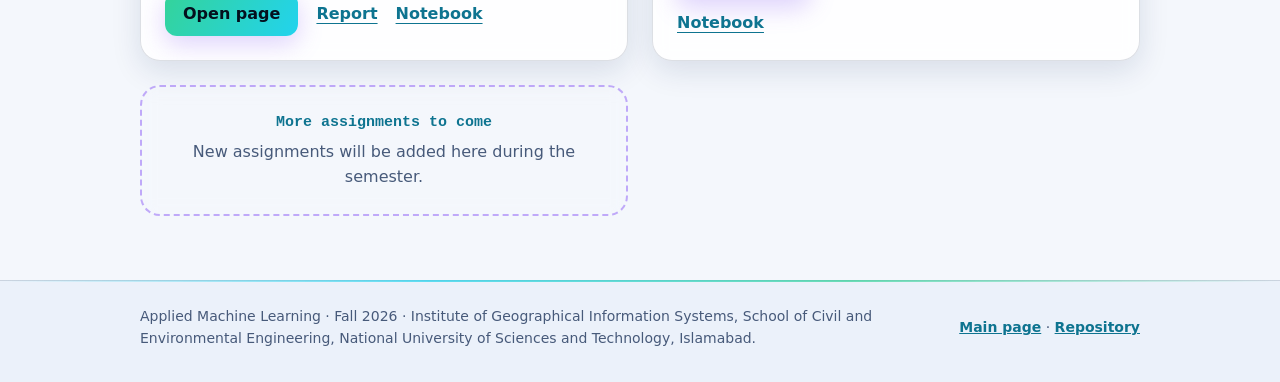
==== commit 40140b1d: "Landing page: thirteen algorithms with filter chips; update the README" ====
--- a/index.html
+++ b/index.html
@@ -39,11 +39,18 @@
       <div class="viz-head">
          <p class="viz-kicker">// live</p>
          <h2 id="viz-title">Machine learning, in motion</h2>
-         <p class="section-note">Four small models running in your browser. The regression and the multicollinearity panels use the real data of Assignment 1; the other two are illustrations.</p>
+         <p class="section-note">Thirteen algorithms running in your browser, each one computed live by the code that draws it. The regression, multicollinearity and PCA panels use the real data of Assignment 1; the others use made-up point clouds.</p>
+      </div>
+      <div class="viz-filter" role="group" aria-label="Show algorithms by family">
+         <button class="viz-chip" type="button" data-filter="all" aria-pressed="true">All<small>13</small></button>
+         <button class="viz-chip" type="button" data-filter="clustering" aria-pressed="false">Clustering<small>4</small></button>
+         <button class="viz-chip" type="button" data-filter="regression" aria-pressed="false">Regression and data<small>4</small></button>
+         <button class="viz-chip" type="button" data-filter="classification" aria-pressed="false">Classification<small>3</small></button>
+         <button class="viz-chip" type="button" data-filter="training" aria-pressed="false">Training<small>2</small></button>
       </div>
       <div class="viz-grid">
 
-         <figure class="viz-card" data-viz="regression">
+         <figure class="viz-card" data-viz="regression" data-cat="regression">
             <figcaption class="viz-top">
                <span class="viz-name">Linear regression</span>
                <span class="viz-tag viz-real">Assignment 1 data</span>
@@ -58,7 +65,7 @@
             <p class="viz-note">Gradient descent on NDVI alone, all 87 rows. The report&rsquo;s test R&sup2; of 0.785 uses six predictors and a held-out set.</p>
          </figure>
 
-         <figure class="viz-card" data-viz="kmeans">
+         <figure class="viz-card" data-viz="kmeans" data-cat="clustering">
             <figcaption class="viz-top">
                <span class="viz-name">K-means clustering</span>
                <span class="viz-tag">illustration</span>
@@ -73,7 +80,7 @@
             <p class="viz-note">Assign every point to its nearest centroid, move each centroid to the mean of its points, repeat until nothing changes.</p>
          </figure>
 
-         <figure class="viz-card" data-viz="collinearity">
+         <figure class="viz-card" data-viz="collinearity" data-cat="regression">
             <figcaption class="viz-top">
                <span class="viz-name">Multicollinearity (VIF)</span>
                <span class="viz-tag viz-real">Assignment 1 data</span>
@@ -88,7 +95,7 @@
             <p class="viz-note">VIF = 1 &divide; (1 &minus; R&sup2;) of each predictor regressed on the others. NDVI, EVI and LAI move together (r 0.88&ndash;0.95), so the report drops EVI, then LAI: every VIF ends below 5.</p>
          </figure>
 
-         <figure class="viz-card" data-viz="loss">
+         <figure class="viz-card" data-viz="loss" data-cat="training">
             <figcaption class="viz-top">
                <span class="viz-name">Training and validation loss</span>
                <span class="viz-tag">illustration</span>
@@ -101,6 +108,143 @@
                <span>val <b data-s="val">--</b></span>
             </p>
             <p class="viz-note">Validation loss turns up while training loss still falls: the model starts to overfit, so training stops at the best epoch.</p>
+         </figure>
+
+
+         <figure class="viz-card" data-viz="dendrogram" data-cat="clustering">
+            <figcaption class="viz-top">
+               <span class="viz-name">Hierarchical clustering (Ward)</span>
+               <span class="viz-tag">Assignment 2 method</span>
+               <button class="viz-replay" type="button" aria-label="Replay the hierarchical clustering (ward) animation">&#8635;</button>
+            </figcaption>
+            <canvas role="img" aria-label="Animation: the closest clusters are merged one pair at a time, and each merge is drawn as a branch of a dendrogram that is finally cut into three clusters"></canvas>
+            <p class="viz-stats">
+               <span>merges <b data-s="merges">0/23</b></span>
+               <span>height <b data-s="height">--</b></span>
+               <span>clusters <b data-s="clusters">24</b></span>
+            </p>
+            <p class="viz-note">Ward linkage: always merge the two clusters whose union adds the least variance. The dendrogram records every merge and its height; cutting it at one height gives k clusters.</p>
+         </figure>
+
+         <figure class="viz-card" data-viz="dbscan" data-cat="clustering">
+            <figcaption class="viz-top">
+               <span class="viz-name">DBSCAN</span>
+               <span class="viz-tag">Assignment 2 method</span>
+               <button class="viz-replay" type="button" aria-label="Replay the dbscan animation">&#8635;</button>
+            </figcaption>
+            <canvas role="img" aria-label="Animation: DBSCAN grows two moon-shaped clusters by following dense neighbourhoods, and marks isolated points as noise"></canvas>
+            <p class="viz-stats">
+               <span>clusters <b data-s="clusters">0</b></span>
+               <span>noise <b data-s="noise">0</b></span>
+               <span><b data-s="params">eps 0.07 &middot; min 5</b></span>
+            </p>
+            <p class="viz-note">A point with enough neighbours inside the dashed circle is a core point and its cluster spreads through them. K-means cannot separate these two moons; density can. Grey points are noise.</p>
+         </figure>
+
+         <figure class="viz-card" data-viz="gmm" data-cat="clustering">
+            <figcaption class="viz-top">
+               <span class="viz-name">Gaussian mixture (EM)</span>
+               <span class="viz-tag">Assignment 2 method</span>
+               <button class="viz-replay" type="button" aria-label="Replay the gaussian mixture (em) animation">&#8635;</button>
+            </figcaption>
+            <canvas role="img" aria-label="Animation: three ellipses start on top of each other and, step by step, stretch and move until each one fits one cloud of points"></canvas>
+            <p class="viz-stats">
+               <span>iteration <b data-s="iter">0</b></span>
+               <span>log-likelihood <b data-s="ll">--</b></span>
+               <span><b data-s="state">E step, M step</b></span>
+            </p>
+            <p class="viz-note">Expectation maximisation: each point gets a soft share in every component (the colour mix), then each component is refitted to its points. The log-likelihood only ever rises.</p>
+         </figure>
+
+         <figure class="viz-card" data-viz="pca" data-cat="regression">
+            <figcaption class="viz-top">
+               <span class="viz-name">Principal components (PCA)</span>
+               <span class="viz-tag viz-real">Assignment 1 data</span>
+               <button class="viz-replay" type="button" aria-label="Replay the principal components (pca) animation">&#8635;</button>
+            </figcaption>
+            <canvas role="img" aria-label="Animation: bars show how much of the variance of the eight predictors each principal component explains, then the loadings of the first two components"></canvas>
+            <p class="viz-stats">
+               <span>PC1 <b data-s="pc1">--</b></span>
+               <span>PC1 + PC2 <b data-s="pc2">--</b></span>
+               <span>components for 90% <b data-s="n90">--</b></span>
+            </p>
+            <p class="viz-note">PCA of the same eight predictors, standardised. PC1 holds the NDVI, EVI and LAI group that the VIF step found collinear: the same redundancy, seen as one axis.</p>
+         </figure>
+
+         <figure class="viz-card" data-viz="overfit" data-cat="regression">
+            <figcaption class="viz-top">
+               <span class="viz-name">Under- and over-fitting</span>
+               <span class="viz-tag">illustration</span>
+               <button class="viz-replay" type="button" aria-label="Replay the under- and over-fitting animation">&#8635;</button>
+            </figcaption>
+            <canvas role="img" aria-label="Animation: polynomials of rising degree are fitted to noisy points, and the test error falls and then rises again"></canvas>
+            <p class="viz-stats">
+               <span>degree <b data-s="degree">1</b></span>
+               <span>train error <b data-s="train">--</b></span>
+               <span>test error <b data-s="test">--</b></span>
+               <span><b data-s="verdict">underfit</b></span>
+            </p>
+            <p class="viz-note">A higher degree always fits the 14 training points better, but past a point the curve chases noise and the error on new points climbs. Test error picks the right complexity.</p>
+         </figure>
+
+         <figure class="viz-card" data-viz="knn" data-cat="classification">
+            <figcaption class="viz-top">
+               <span class="viz-name">k-nearest neighbours</span>
+               <span class="viz-tag">illustration</span>
+               <button class="viz-replay" type="button" aria-label="Replay the k-nearest neighbours animation">&#8635;</button>
+            </figcaption>
+            <canvas role="img" aria-label="Animation: a query point moves across two classes of points, takes a vote among its k nearest neighbours, and the decision regions change with k"></canvas>
+            <p class="viz-stats">
+               <span>k <b data-s="k">1</b></span>
+               <span>votes <b data-s="votes">--</b></span>
+               <span><b data-s="pred">--</b></span>
+            </p>
+            <p class="viz-note">The query takes the majority class of its k nearest neighbours (the dashed circle). A small k gives ragged, noise-sensitive regions; a larger k smooths them.</p>
+         </figure>
+
+         <figure class="viz-card" data-viz="tree" data-cat="classification">
+            <figcaption class="viz-top">
+               <span class="viz-name">Decision tree</span>
+               <span class="viz-tag">illustration</span>
+               <button class="viz-replay" type="button" aria-label="Replay the decision tree animation">&#8635;</button>
+            </figcaption>
+            <canvas role="img" aria-label="Animation: a decision tree is grown one split at a time, each split a line that divides the points more cleanly, with the tree drawn beside it"></canvas>
+            <p class="viz-stats">
+               <span>splits <b data-s="splits">0/0</b></span>
+               <span>depth <b data-s="depth">0</b></span>
+               <span>accuracy <b data-s="acc">--</b></span>
+            </p>
+            <p class="viz-note">Greedy and axis-aligned: each step picks the one threshold on x or y that lowers the Gini impurity most. One split on x and one on y do the real work; the last only picks off a stray point.</p>
+         </figure>
+
+         <figure class="viz-card" data-viz="logistic" data-cat="classification">
+            <figcaption class="viz-top">
+               <span class="viz-name">Logistic regression</span>
+               <span class="viz-tag">illustration</span>
+               <button class="viz-replay" type="button" aria-label="Replay the logistic regression animation">&#8635;</button>
+            </figcaption>
+            <canvas role="img" aria-label="Animation: a straight decision boundary rotates and shifts by gradient descent until it separates the two classes, with the probability shading following it"></canvas>
+            <p class="viz-stats">
+               <span>step <b data-s="step">0</b></span>
+               <span>log loss <b data-s="loss">--</b></span>
+               <span>accuracy <b data-s="acc">--</b></span>
+            </p>
+            <p class="viz-note">The shading is the predicted probability of the violet class and the white line is where it equals one half. Gradient descent on the log loss moves the line.</p>
+         </figure>
+
+         <figure class="viz-card" data-viz="gd" data-cat="training">
+            <figcaption class="viz-top">
+               <span class="viz-name">Gradient descent, momentum, Adam</span>
+               <span class="viz-tag">illustration</span>
+               <button class="viz-replay" type="button" aria-label="Replay the gradient descent, momentum, adam animation">&#8635;</button>
+            </figcaption>
+            <canvas role="img" aria-label="Animation: three optimisers roll down the same narrow valley of a loss surface from the same start, each leaving a trail"></canvas>
+            <p class="viz-stats">
+               <span>GD <b data-s="gd">--</b></span>
+               <span>momentum <b data-s="mom">--</b></span>
+               <span>Adam <b data-s="adam">--</b></span>
+            </p>
+            <p class="viz-note">The same narrow valley, three ways down. Plain gradient descent zigzags across the steep walls, momentum builds speed along the floor and arrives first, and Adam takes the smoothest path. The numbers are the loss.</p>
          </figure>
 
       </div>
@@ -188,6 +332,7 @@
 </footer>
 
 <script src="assets/ml-data.js"></script>
+<script src="assets/ml-algos.js" defer></script>
 <script src="assets/ml-viz.js" defer></script>
 
 </body>
--- a/assets/neural.css
+++ b/assets/neural.css
@@ -162,7 +162,7 @@
    inset: 0;
    z-index: -1;
    pointer-events: none;
-   background: url("motif.svg") right top / cover no-repeat;
+   background: url("motif-fx.svg") right top / cover no-repeat, url("motif.svg") right top / cover no-repeat;
    opacity: .85;
    -webkit-mask-image: linear-gradient(180deg, #000 0%, #000 55%, transparent 100%);
    mask-image: linear-gradient(180deg, #000 0%, #000 55%, transparent 100%);
@@ -172,6 +172,8 @@
 body.neural .badge { box-shadow: 0 0 16px rgba(52, 211, 153, .35); }
 body.neural .meta { color: #6ee7b7; }
 @media (prefers-color-scheme: light) { body.neural .meta { color: #047857; } }
+
+body.neural { --vz: #6ee7b7; --vz-rgb: 52, 211, 153; }
 
 /* ---- animated visualisations (the section "Machine learning, in motion") ---- */
 body.neural .viz-lab { margin-top: 34px; }
@@ -181,21 +183,35 @@
 body.neural .viz-head .section-note { margin: 0; }
 body.neural .viz-grid { display: grid; grid-template-columns: repeat(2, minmax(0, 1fr)); gap: 20px; }
 body.neural .viz-card { margin: 0; display: flex; flex-direction: column; overflow: hidden; color: #e8eefb; border: 1px solid var(--line); border-radius: 20px; background: linear-gradient(160deg, #081226, #050b18); box-shadow: var(--shadow); transition: border-color .3s, box-shadow .3s; }
-body.neural .viz-card:hover { border-color: rgba(52, 211, 153, .5); box-shadow: var(--shadow), 0 0 40px rgba(52, 211, 153, .12); }
+body.neural .viz-card:hover { border-color: rgba(var(--vz-rgb), .5); box-shadow: var(--shadow), 0 0 40px rgba(var(--vz-rgb), .12); }
 body.neural .viz-top { display: flex; align-items: center; gap: 10px; padding: 11px 14px; border-bottom: 1px solid rgba(148, 163, 184, .18); font-family: var(--mono); font-size: 12px; }
 body.neural .viz-name { flex: 1; font-weight: 600; color: #e8eefb; }
 body.neural .viz-tag { padding: 2px 9px; border: 1px solid rgba(148, 163, 184, .35); border-radius: 999px; color: #9fb4d4; font-size: 11px; white-space: nowrap; }
-body.neural .viz-real { border-color: rgba(52, 211, 153, .5); color: #6ee7b7; background: rgba(52, 211, 153, .08); }
+body.neural .viz-real { border-color: rgba(var(--vz-rgb), .5); color: var(--vz); background: rgba(var(--vz-rgb), .08); }
 body.neural .viz-replay { width: 28px; height: 28px; padding: 0; border: 1px solid rgba(148, 163, 184, .35); border-radius: 8px; background: transparent; color: #9fb4d4; font-size: 16px; line-height: 1; cursor: pointer; transition: color .2s, border-color .2s, background .2s; }
 body.neural .viz-replay:hover { color: #fff; border-color: rgba(103, 232, 249, .7); background: rgba(34, 211, 238, .12); }
 body.neural .viz-replay:focus-visible { outline: 2px solid var(--g1); outline-offset: 2px; }
 body.neural .viz-card canvas { display: block; width: 100%; aspect-ratio: 16 / 10; }
 body.neural .viz-stats { display: flex; flex-wrap: wrap; gap: 4px 18px; margin: 0; padding: 10px 14px 4px; font-family: var(--mono); font-size: 12.5px; color: #9fb4d4; }
 body.neural .viz-stats span { white-space: nowrap; }
-body.neural .viz-stats b { color: #6ee7b7; font-weight: 700; font-variant-numeric: tabular-nums; }
+body.neural .viz-stats b { color: var(--vz); font-weight: 700; font-variant-numeric: tabular-nums; }
 body.neural .viz-note { margin: 0; padding: 2px 14px 14px; font-size: 13px; line-height: 1.5; color: #8296b4; }
 @media (max-width: 760px) { body.neural .viz-grid { grid-template-columns: 1fr; } }
+/* once the visitor has scrolled past the top, the background art stops moving so that the panels run smoothly */
+body.neural.bg-still::after { background-image: url("motif.svg"); }
 @media (prefers-reduced-motion: reduce) {
    body.neural .viz-replay { display: none; }
-   body.neural::after { background-image: url("motif-static.svg"); }
-}
+   body.neural::after, body.neural.bg-still::after { background-image: url("motif-static.svg"); }
+}
+
+body.neural .viz-stats code, body.neural .viz-note code { font-family: var(--mono); font-size: .92em; color: #c4d4ea; }
+
+/* ---- filter chips for the algorithm families ---- */
+body.neural .viz-filter { display: flex; flex-wrap: wrap; gap: 8px; margin: 0 0 18px; }
+body.neural .viz-chip { display: inline-flex; align-items: center; gap: 8px; padding: 7px 14px; font: inherit; font-family: var(--mono); font-size: 12.5px; color: var(--muted); background: var(--surface); border: 1px solid var(--line); border-radius: 999px; cursor: pointer; transition: color .2s, border-color .2s, background .2s, transform .2s; }
+body.neural .viz-chip small { padding: 1px 7px; font-size: 11px; color: var(--muted); background: rgba(148, 163, 184, .16); border-radius: 999px; }
+body.neural .viz-chip:hover { color: var(--ink); border-color: rgba(var(--vz-rgb), .6); transform: translateY(-1px); }
+body.neural .viz-chip:focus-visible { outline: 2px solid var(--g1); outline-offset: 2px; }
+body.neural .viz-chip[aria-pressed="true"] { color: #04101e; font-weight: 700; background: linear-gradient(120deg, var(--g1), var(--g2)); border-color: transparent; }
+body.neural .viz-chip[aria-pressed="true"] small { color: #04101e; background: rgba(4, 16, 30, .18); }
+body.neural .viz-card[hidden] { display: none; }
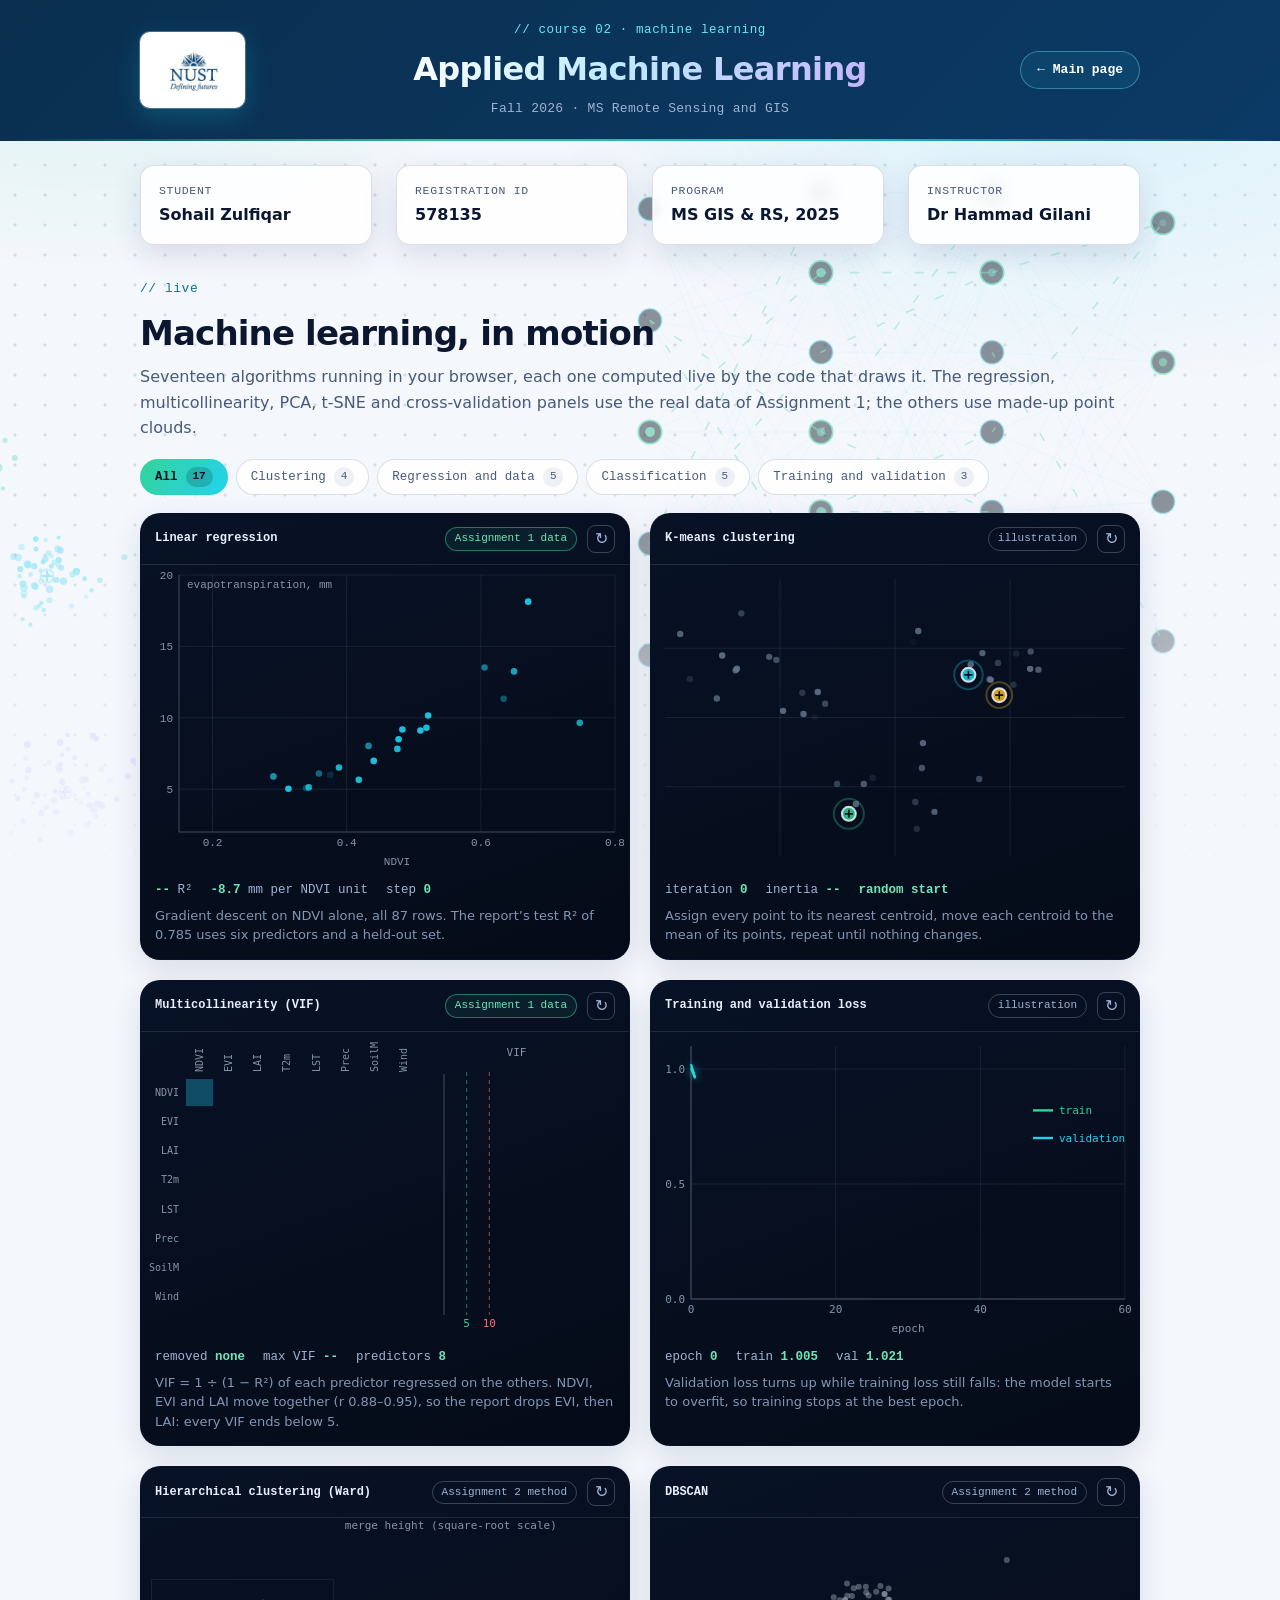
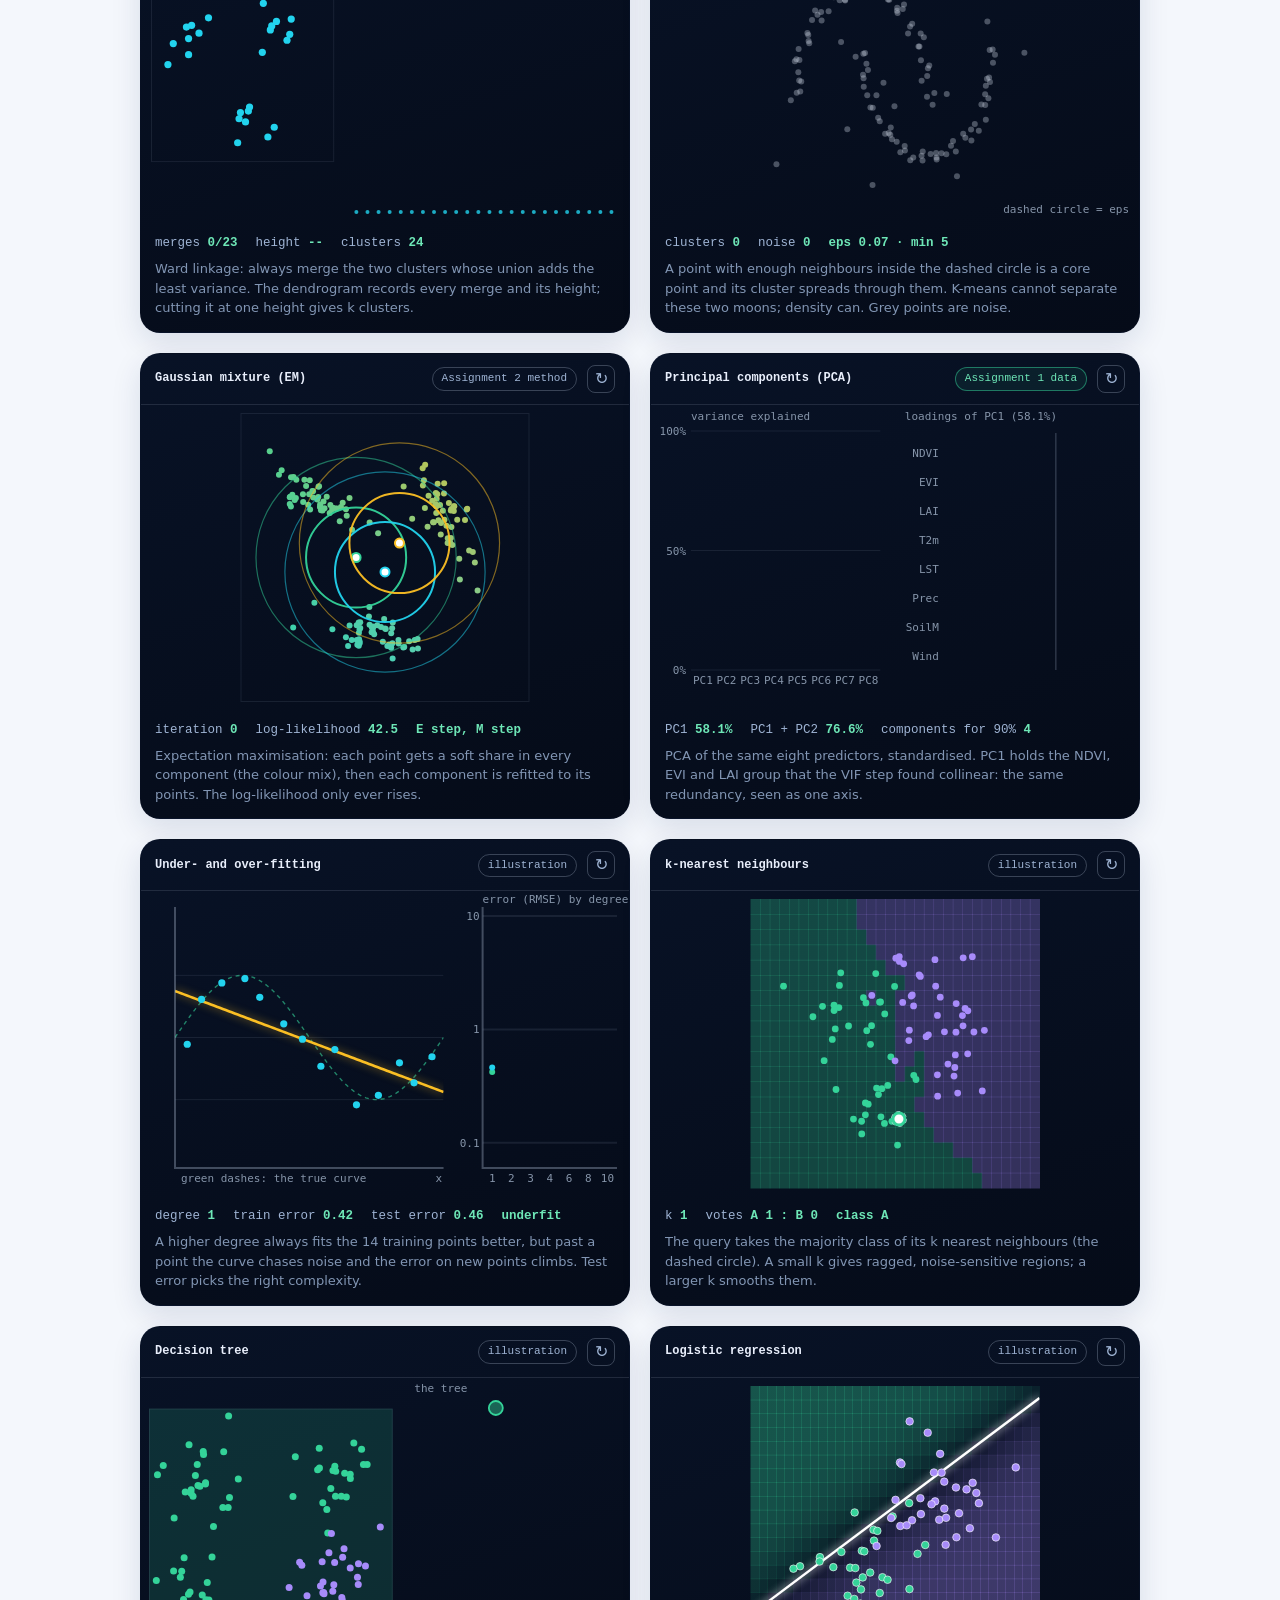
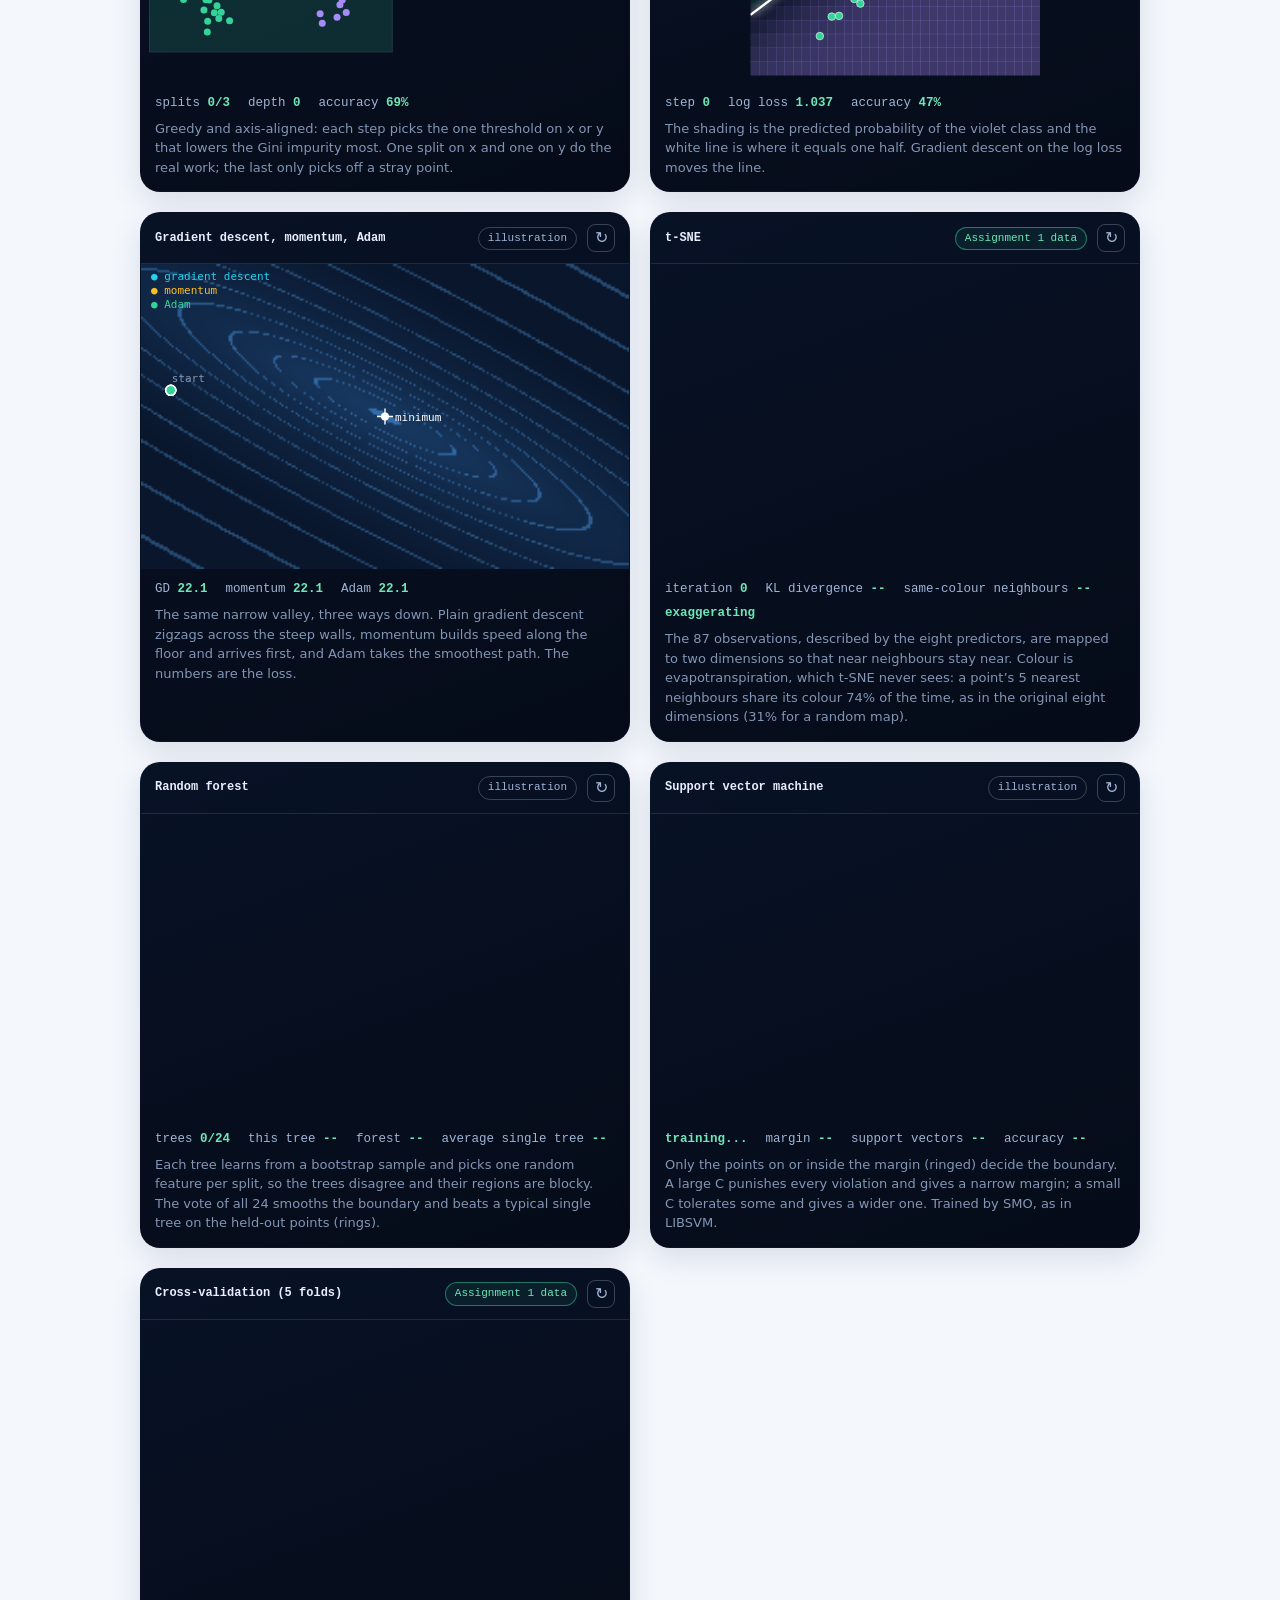
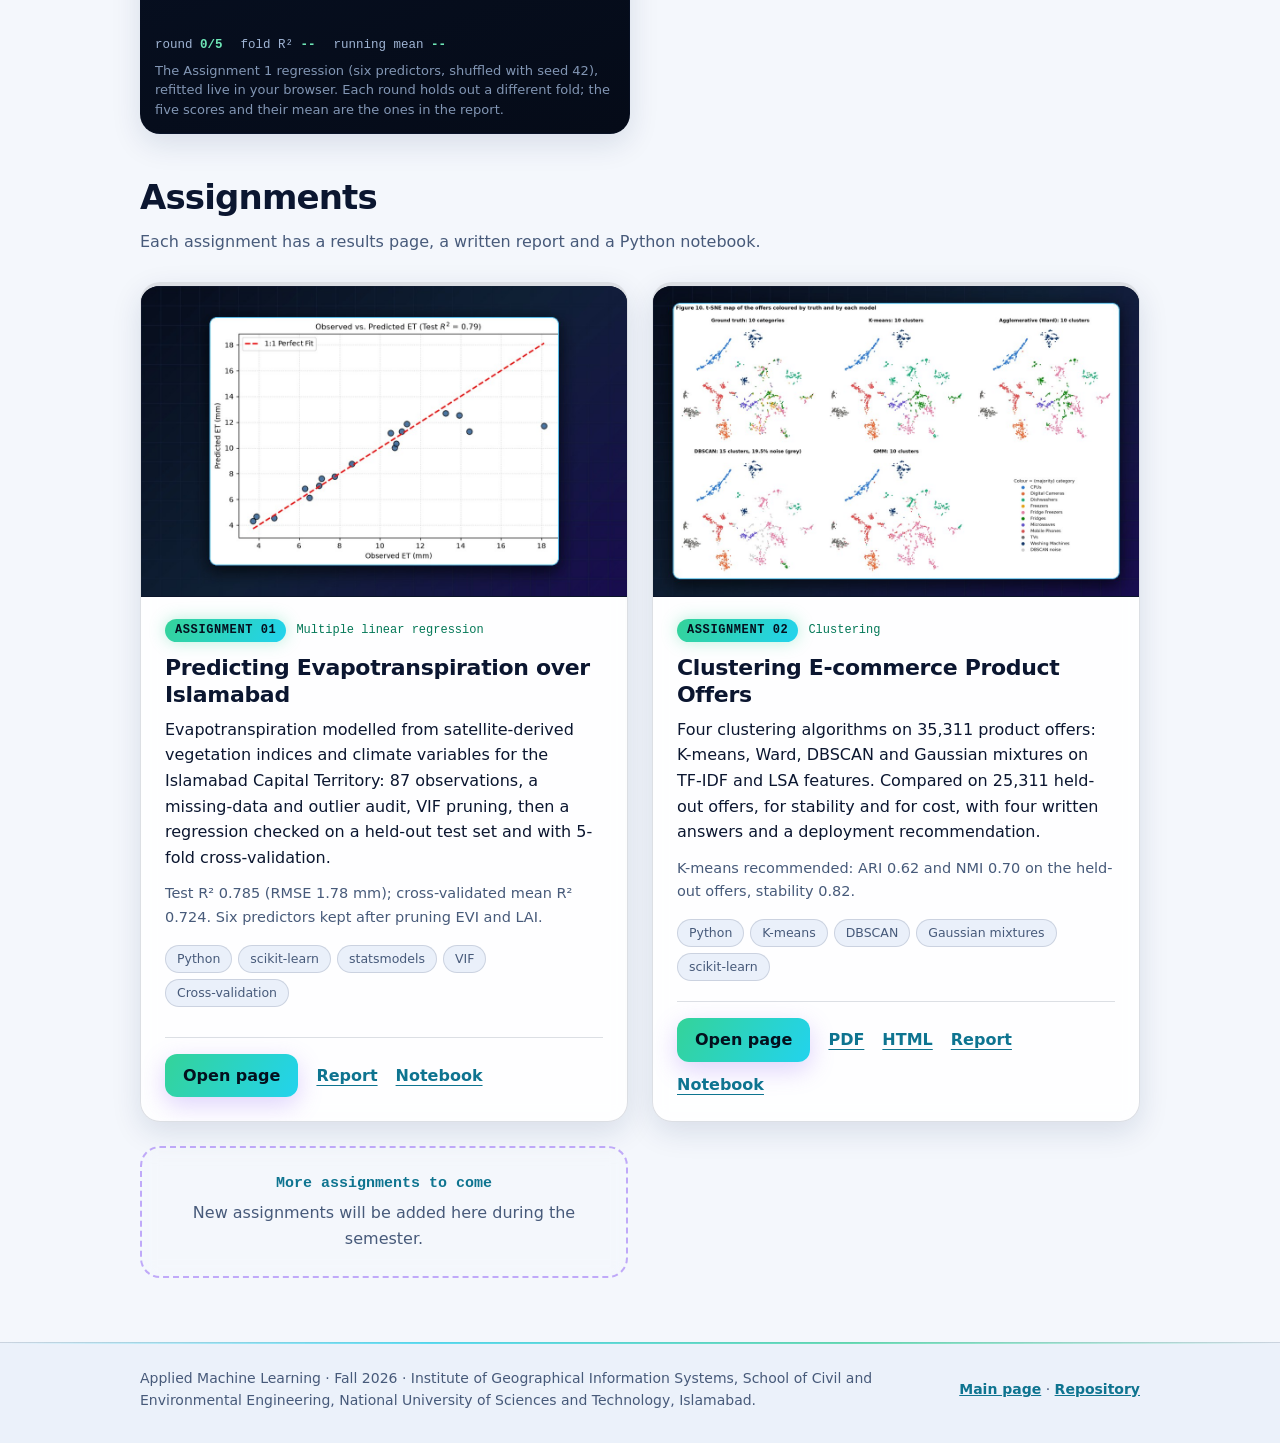
==== commit ab9c3056: "Landing page: seventeen algorithms; mount the new panels; update the chip counts and the README" ====
--- a/index.html
+++ b/index.html
@@ -39,14 +39,14 @@
       <div class="viz-head">
          <p class="viz-kicker">// live</p>
          <h2 id="viz-title">Machine learning, in motion</h2>
-         <p class="section-note">Thirteen algorithms running in your browser, each one computed live by the code that draws it. The regression, multicollinearity and PCA panels use the real data of Assignment 1; the others use made-up point clouds.</p>
+         <p class="section-note">Seventeen algorithms running in your browser, each one computed live by the code that draws it. The regression, multicollinearity, PCA, t-SNE and cross-validation panels use the real data of Assignment 1; the others use made-up point clouds.</p>
       </div>
       <div class="viz-filter" role="group" aria-label="Show algorithms by family">
-         <button class="viz-chip" type="button" data-filter="all" aria-pressed="true">All<small>13</small></button>
+         <button class="viz-chip" type="button" data-filter="all" aria-pressed="true">All<small>17</small></button>
          <button class="viz-chip" type="button" data-filter="clustering" aria-pressed="false">Clustering<small>4</small></button>
-         <button class="viz-chip" type="button" data-filter="regression" aria-pressed="false">Regression and data<small>4</small></button>
-         <button class="viz-chip" type="button" data-filter="classification" aria-pressed="false">Classification<small>3</small></button>
-         <button class="viz-chip" type="button" data-filter="training" aria-pressed="false">Training<small>2</small></button>
+         <button class="viz-chip" type="button" data-filter="regression" aria-pressed="false">Regression and data<small>5</small></button>
+         <button class="viz-chip" type="button" data-filter="classification" aria-pressed="false">Classification<small>5</small></button>
+         <button class="viz-chip" type="button" data-filter="training" aria-pressed="false">Training and validation<small>3</small></button>
       </div>
       <div class="viz-grid">
 
@@ -245,6 +245,69 @@
                <span>Adam <b data-s="adam">--</b></span>
             </p>
             <p class="viz-note">The same narrow valley, three ways down. Plain gradient descent zigzags across the steep walls, momentum builds speed along the floor and arrives first, and Adam takes the smoothest path. The numbers are the loss.</p>
+         </figure>
+
+         <figure class="viz-card" data-viz="tsne" data-cat="regression">
+            <figcaption class="viz-top">
+               <span class="viz-name">t-SNE</span>
+               <span class="viz-tag viz-real">Assignment 1 data</span>
+               <button class="viz-replay" type="button" aria-label="Replay the t-sne animation">&#8635;</button>
+            </figcaption>
+            <canvas role="img" aria-label="Animation: the 87 observations of Assignment 1 start as one tangle of points and spread out into a two dimensional map in which similar observations sit together, coloured by evapotranspiration"></canvas>
+            <p class="viz-stats">
+               <span>iteration <b data-s="iter">0</b></span>
+               <span>KL divergence <b data-s="kl">--</b></span>
+               <span>same-colour neighbours <b data-s="same">--</b></span>
+               <span><b data-s="phase">exaggerating</b></span>
+            </p>
+            <p class="viz-note">The 87 observations, described by the eight predictors, are mapped to two dimensions so that near neighbours stay near. Colour is evapotranspiration, which t-SNE never sees: a point&rsquo;s 5 nearest neighbours share its colour 74% of the time, as in the original eight dimensions (31% for a random map).</p>
+         </figure>
+
+         <figure class="viz-card" data-viz="forest" data-cat="classification">
+            <figcaption class="viz-top">
+               <span class="viz-name">Random forest</span>
+               <span class="viz-tag">illustration</span>
+               <button class="viz-replay" type="button" aria-label="Replay the random forest animation">&#8635;</button>
+            </figcaption>
+            <canvas role="img" aria-label="Animation: decision trees are added one at a time to a forest, and the shaded decision regions become smoother while the held-out accuracy rises"></canvas>
+            <p class="viz-stats">
+               <span>trees <b data-s="trees">0/24</b></span>
+               <span>this tree <b data-s="tree">--</b></span>
+               <span>forest <b data-s="forest">--</b></span>
+               <span>average single tree <b data-s="avg">--</b></span>
+            </p>
+            <p class="viz-note">Each tree learns from a bootstrap sample and picks one random feature per split, so the trees disagree and their regions are blocky. The vote of all 24 smooths the boundary and beats a typical single tree on the held-out points (rings).</p>
+         </figure>
+
+         <figure class="viz-card" data-viz="svm" data-cat="classification">
+            <figcaption class="viz-top">
+               <span class="viz-name">Support vector machine</span>
+               <span class="viz-tag">illustration</span>
+               <button class="viz-replay" type="button" aria-label="Replay the support vector machine animation">&#8635;</button>
+            </figcaption>
+            <canvas role="img" aria-label="Animation: a straight decision boundary with a margin around it is trained on two classes of points, then the margin widens as the penalty C is lowered"></canvas>
+            <p class="viz-stats">
+               <span><b data-s="c">training...</b></span>
+               <span>margin <b data-s="margin">--</b></span>
+               <span>support vectors <b data-s="sv">--</b></span>
+               <span>accuracy <b data-s="acc">--</b></span>
+            </p>
+            <p class="viz-note">Only the points on or inside the margin (ringed) decide the boundary. A large C punishes every violation and gives a narrow margin; a small C tolerates some and gives a wider one. Trained by SMO, as in LIBSVM.</p>
+         </figure>
+
+         <figure class="viz-card" data-viz="cv" data-cat="training">
+            <figcaption class="viz-top">
+               <span class="viz-name">Cross-validation (5 folds)</span>
+               <span class="viz-tag viz-real">Assignment 1 data</span>
+               <button class="viz-replay" type="button" aria-label="Replay the cross-validation (5 folds) animation">&#8635;</button>
+            </figcaption>
+            <canvas role="img" aria-label="Animation: the 87 observations are split into five folds and in each round a regression is fitted on four folds and scored on the fifth, building up five R squared bars and their mean"></canvas>
+            <p class="viz-stats">
+               <span>round <b data-s="round">0/5</b></span>
+               <span>fold R&sup2; <b data-s="fold">--</b></span>
+               <span>running mean <b data-s="mean">--</b></span>
+            </p>
+            <p class="viz-note">The Assignment 1 regression (six predictors, shuffled with seed 42), refitted live in your browser. Each round holds out a different fold; the five scores and their mean are the ones in the report.</p>
          </figure>
 
       </div>
@@ -333,6 +396,7 @@
 
 <script src="assets/ml-data.js"></script>
 <script src="assets/ml-algos.js" defer></script>
+<script src="assets/ml-algos2.js" defer></script>
 <script src="assets/ml-viz.js" defer></script>
 
 </body>
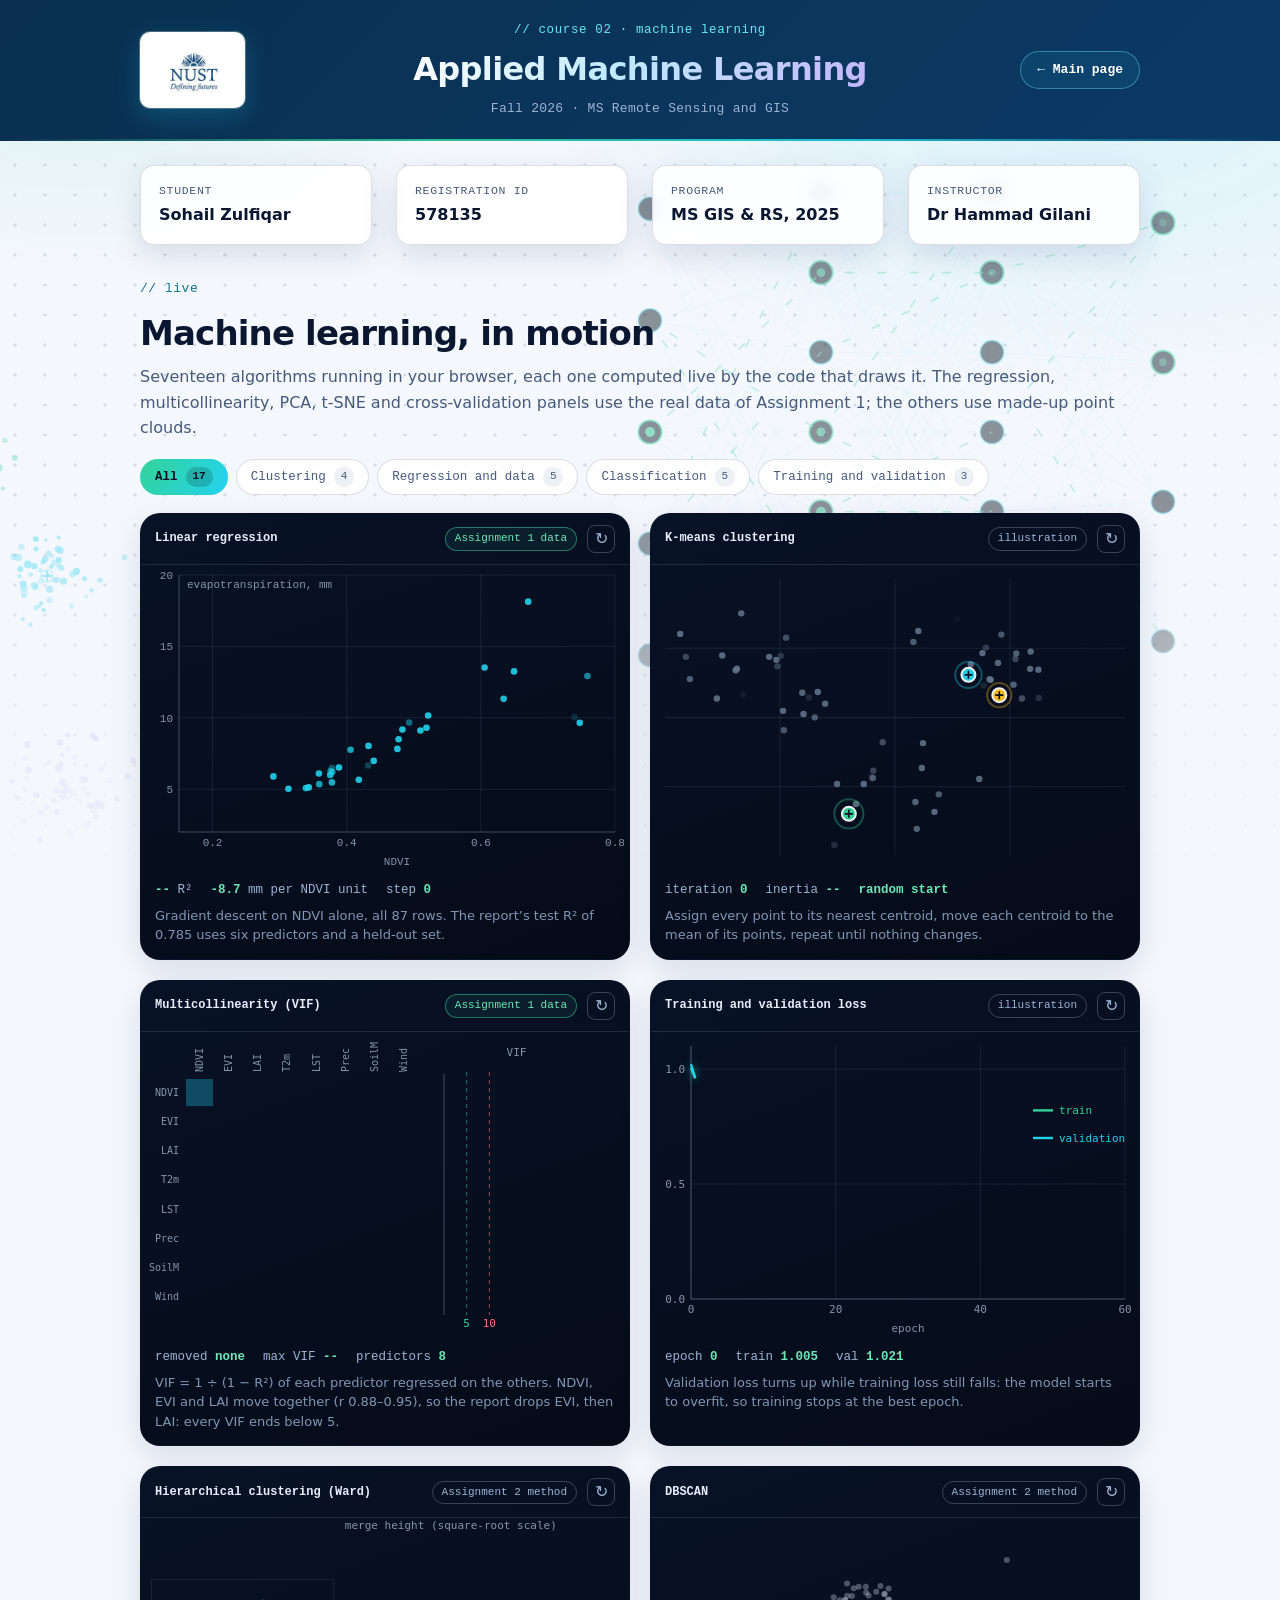
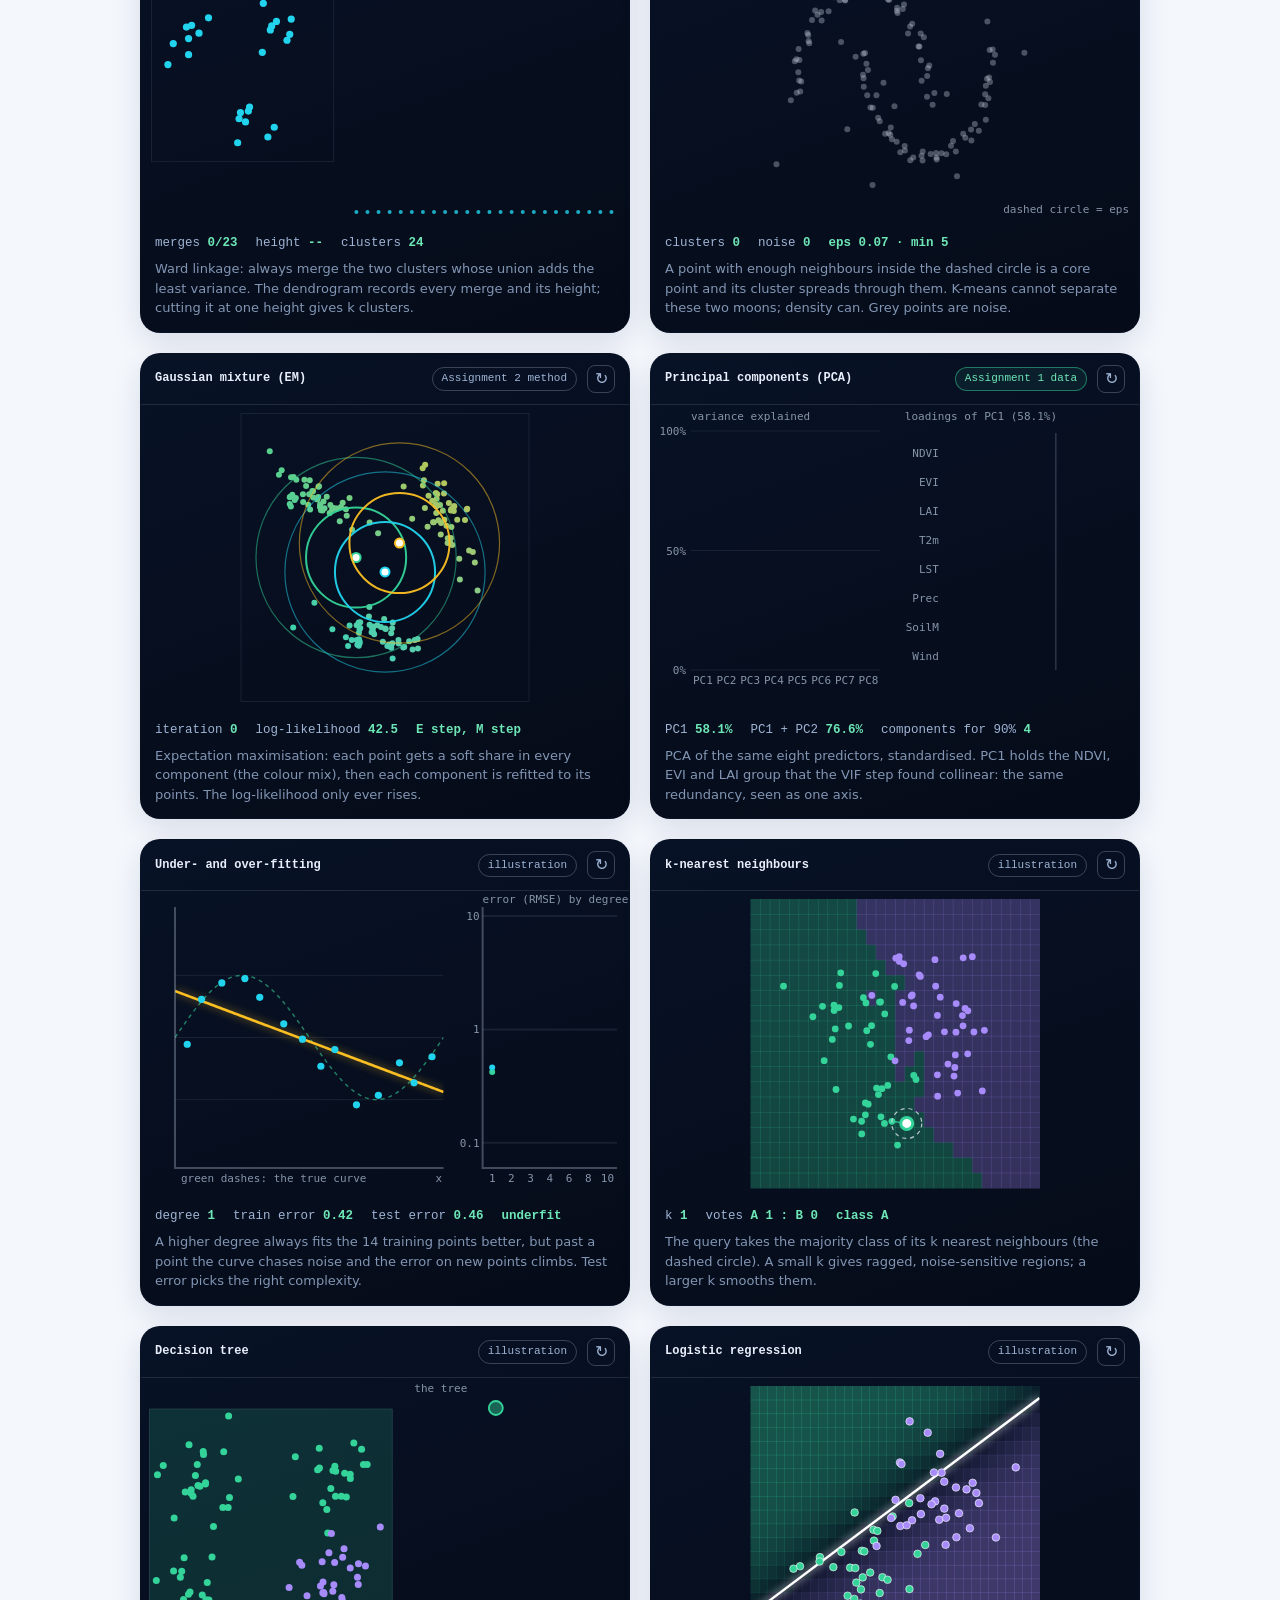
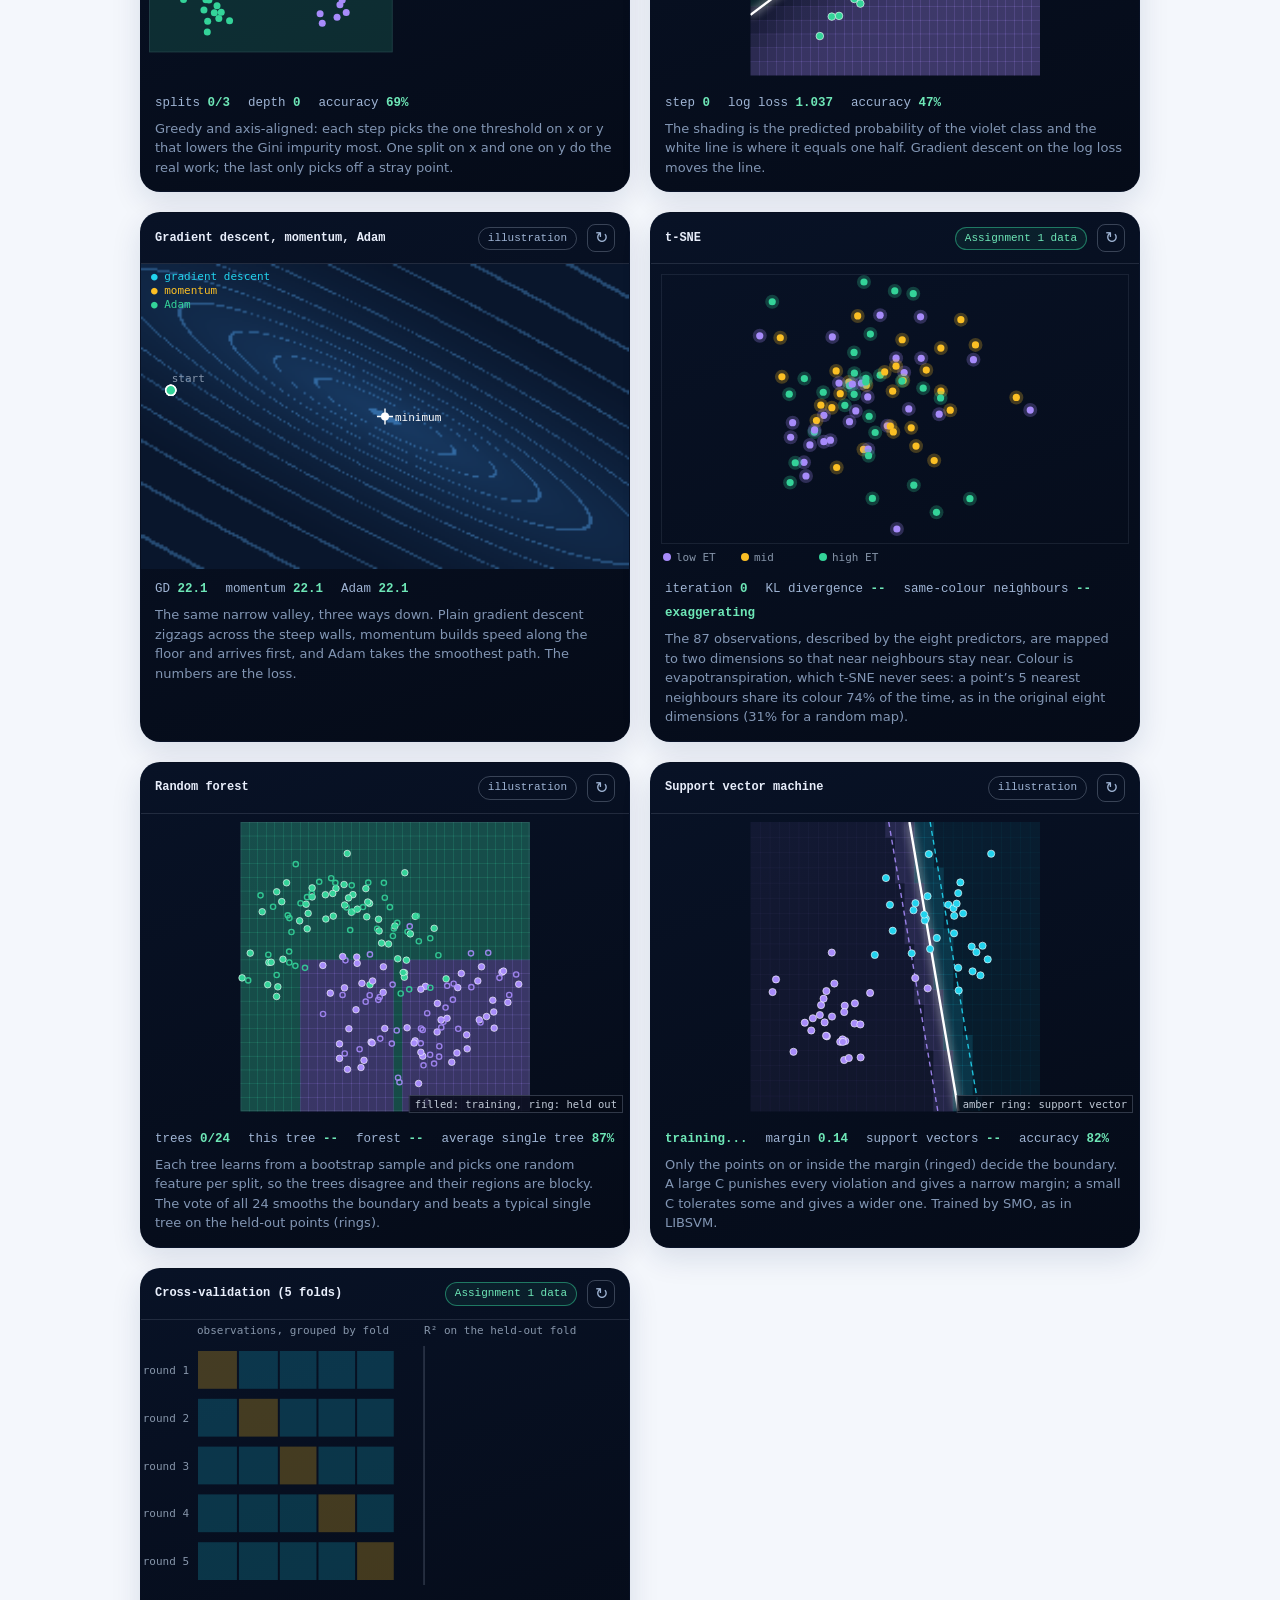
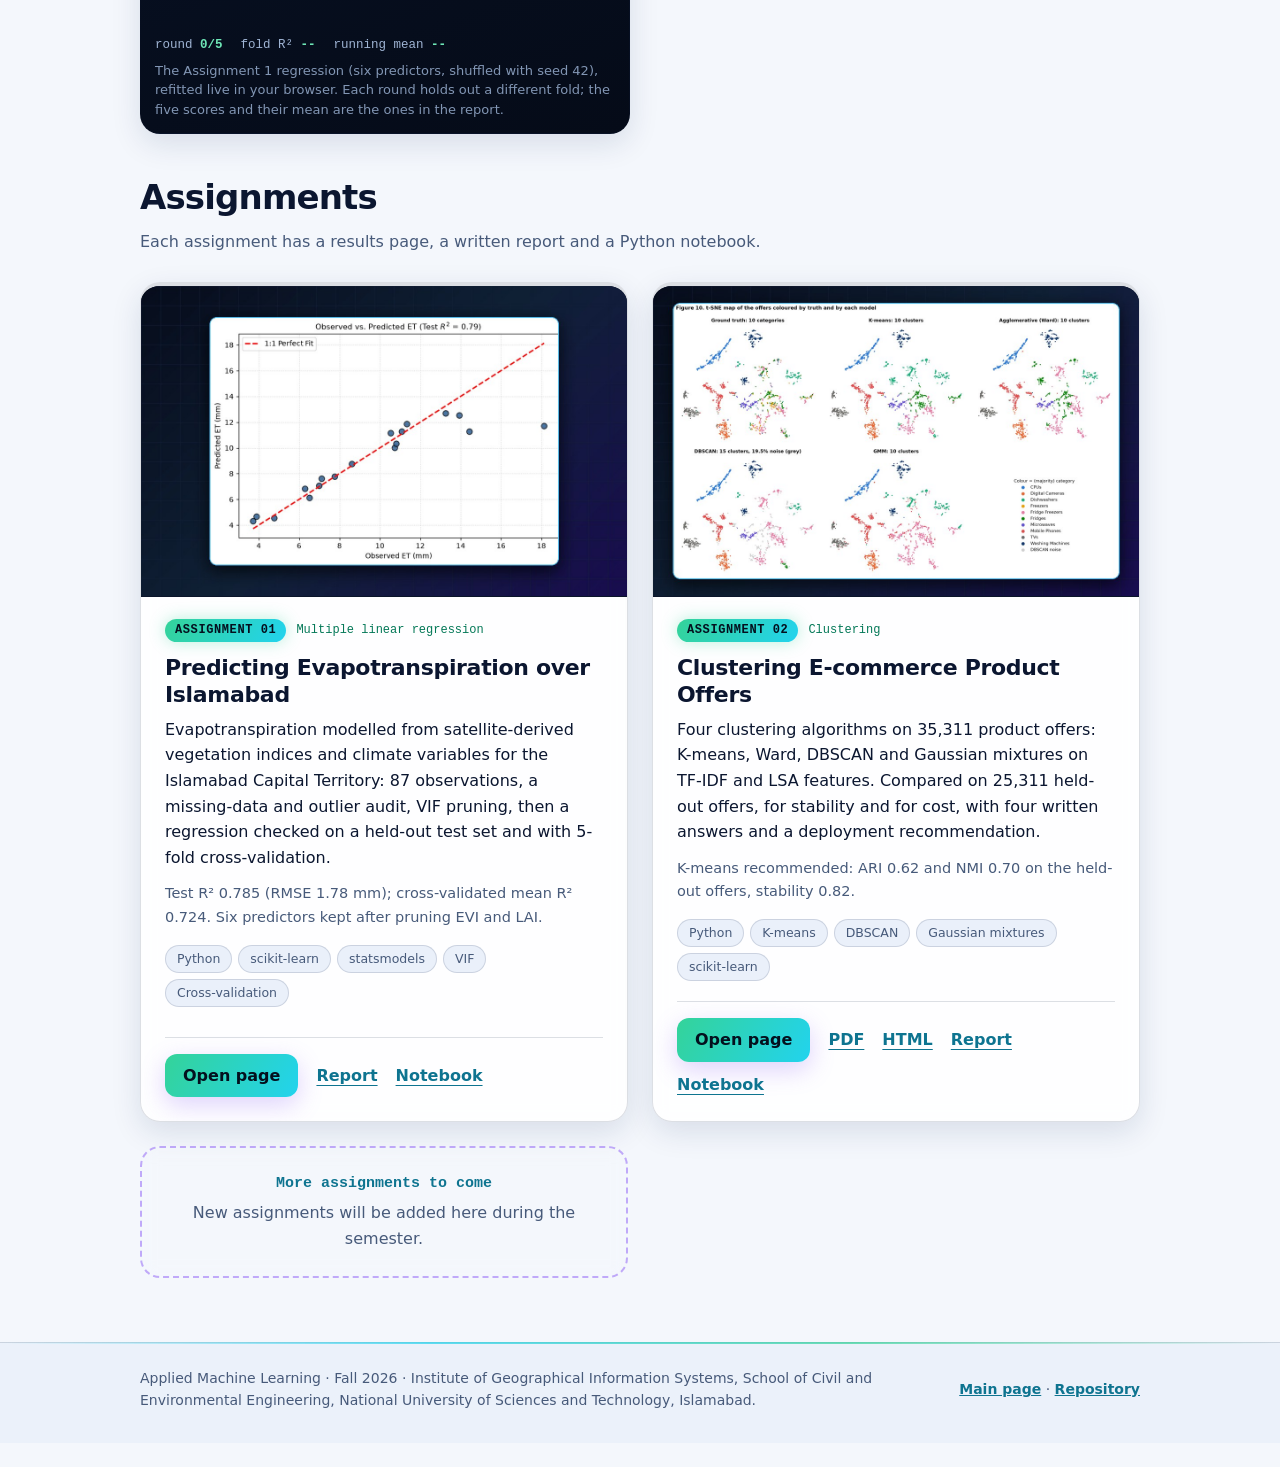
==== commit f0afe2c8: "Version the landing page's own assets, so a browser cannot pair a new page with an older cached scri" ====
--- a/index.html
+++ b/index.html
@@ -9,7 +9,7 @@
    <meta property="og:description" content="Multiple linear regression on satellite and climate data to predict evapotranspiration over Islamabad.">
    <meta property="og:image" content="https://sohailzulfiqarrao.github.io/aml-ms25igis-578135/Assignments/Assignment%201/images/correlation-matrix.png">
    <link rel="stylesheet" href="assets/site.css">
-   <link rel="stylesheet" href="assets/neural.css">
+   <link rel="stylesheet" href="assets/neural.css?v=20261030">
    <link rel="icon" type="image/svg+xml" href="assets/favicon.svg">
 </head>
 <body class="neural">
@@ -394,10 +394,10 @@
    </div>
 </footer>
 
-<script src="assets/ml-data.js"></script>
-<script src="assets/ml-algos.js" defer></script>
-<script src="assets/ml-algos2.js" defer></script>
-<script src="assets/ml-viz.js" defer></script>
+<script src="assets/ml-data.js?v=20261030"></script>
+<script src="assets/ml-algos.js?v=20261030" defer></script>
+<script src="assets/ml-algos2.js?v=20261030" defer></script>
+<script src="assets/ml-viz.js?v=20261030" defer></script>
 
 </body>
 </html>
